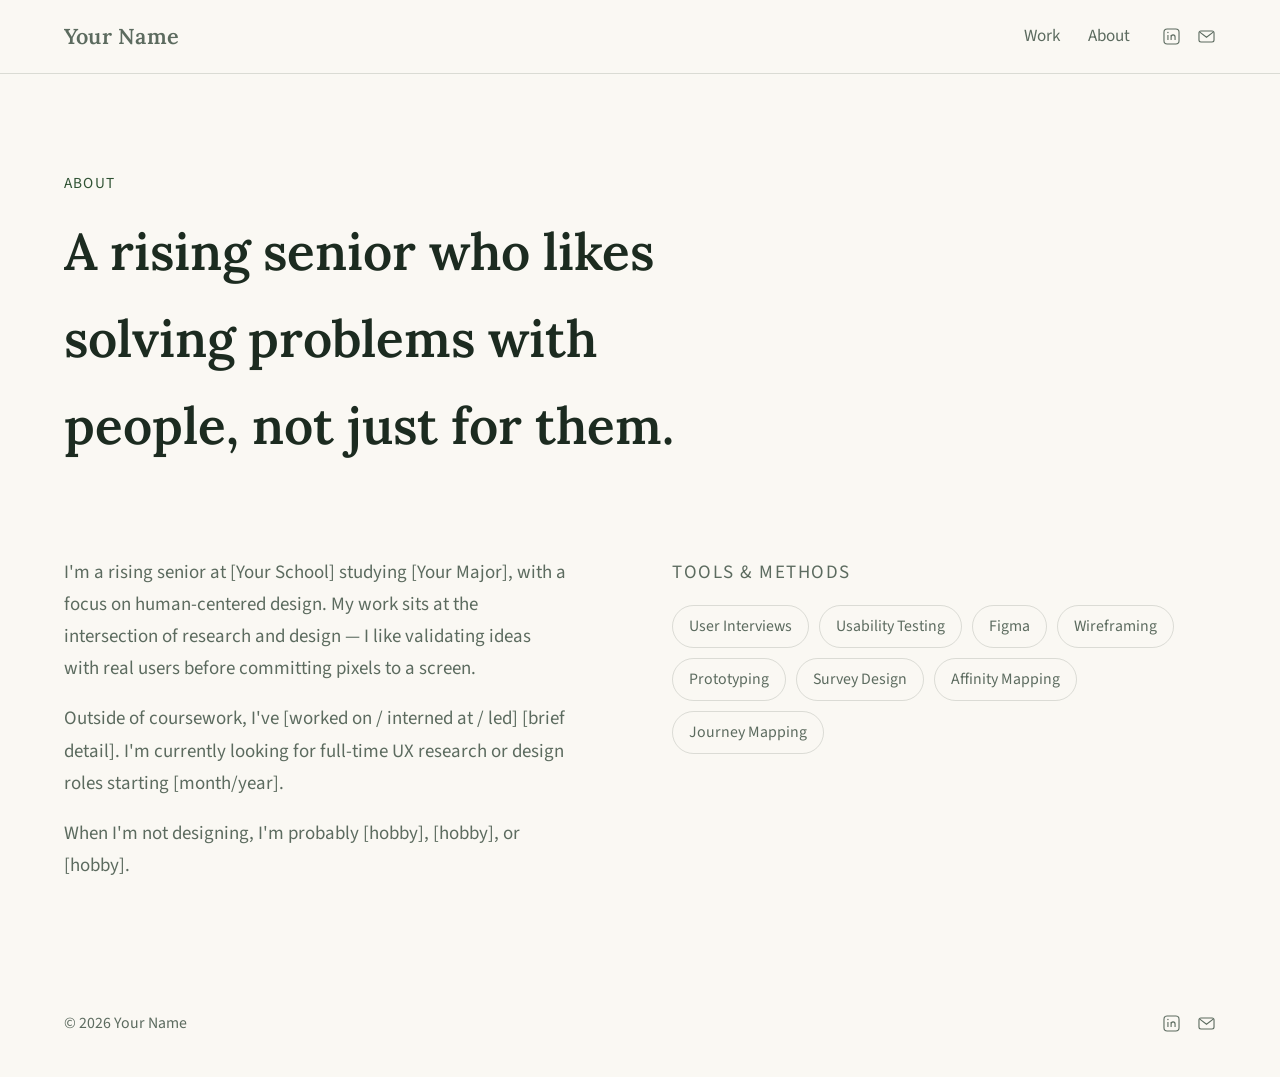
==== about.html @ b23e04fb "initial" ====
<!doctype html>
<html lang="en">
<head>
  <meta charset="UTF-8" />
  <meta name="viewport" content="width=device-width, initial-scale=1.0" />
  <title>About — Your Name</title>
  <link rel="preconnect" href="https://fonts.googleapis.com" />
  <link rel="preconnect" href="https://fonts.gstatic.com" crossorigin />
  <link href="https://fonts.googleapis.com/css2?family=Lora:wght@400;500;600;700&family=Source+Sans+3:wght@300;400&display=swap" rel="stylesheet" />
  <link rel="stylesheet" href="css/style.css" />
</head>
<body>

  <nav class="nav">
    <div class="wrap">
      <a href="index.html" class="name">Your Name</a>
      <div class="nav-right">
        <ul>
          <li><a href="index.html#work">Work</a></li>
          <li><a href="about.html">About</a></li>
        </ul>
        <div class="icon-links">
          <a href="https://linkedin.com/in/yourprofile" target="_blank" rel="noopener" aria-label="LinkedIn">
            <svg viewBox="0 0 24 24" fill="none" stroke="currentColor" stroke-width="1.4">
              <rect x="2.5" y="2.5" width="19" height="19" rx="4" />
              <line x1="7.5" y1="10" x2="7.5" y2="16.5" />
              <circle cx="7.5" cy="7" r="0.9" fill="currentColor" stroke="none" />
              <path d="M11.5 16.5V10M11.5 12.7c0-1.5 1-2.7 2.5-2.7s2.5 1.2 2.5 2.7v3.8" />
            </svg>
          </a>
          <a href="mailto:you@email.com" aria-label="Email">
            <svg viewBox="0 0 24 24" fill="none" stroke="currentColor" stroke-width="1.4">
              <rect x="2.5" y="5" width="19" height="14" rx="2.5" />
              <path d="M3.5 6.5l8.5 6.5 8.5-6.5" />
            </svg>
          </a>
        </div>
      </div>
    </div>
  </nav>

  <header class="about-header">
    <div class="wrap">
      <p class="section-label">About</p>
      <h1>A rising senior who likes solving problems with people, not just for them.</h1>
    </div>
  </header>

  <section style="padding-top:0;">
    <div class="wrap about-grid">
      <div>
        <p>I'm a rising senior at [Your School] studying [Your Major], with a focus on human-centered design. My work sits at the intersection of research and design — I like validating ideas with real users before committing pixels to a screen.</p>
        <p>Outside of coursework, I've [worked on / interned at / led] [brief detail]. I'm currently looking for full-time UX research or design roles starting [month/year].</p>
        <p>When I'm not designing, I'm probably [hobby], [hobby], or [hobby].</p>
      </div>
      <div>
        <p class="section-label" style="margin-bottom:16px;">Tools &amp; Methods</p>
        <div class="skills">
          <span>User Interviews</span>
          <span>Usability Testing</span>
          <span>Figma</span>
          <span>Wireframing</span>
          <span>Prototyping</span>
          <span>Survey Design</span>
          <span>Affinity Mapping</span>
          <span>Journey Mapping</span>
        </div>
      </div>
    </div>
  </section>

  <footer>
    <div class="wrap" style="display:flex; align-items:center; justify-content:space-between;">
      <p>© <span id="year"></span> Your Name</p>
      <div class="icon-links">
        <a href="https://linkedin.com/in/yourprofile" target="_blank" rel="noopener" aria-label="LinkedIn">
          <svg viewBox="0 0 24 24" fill="none" stroke="currentColor" stroke-width="1.4">
            <rect x="2.5" y="2.5" width="19" height="19" rx="4" />
            <line x1="7.5" y1="10" x2="7.5" y2="16.5" />
            <circle cx="7.5" cy="7" r="0.9" fill="currentColor" stroke="none" />
            <path d="M11.5 16.5V10M11.5 12.7c0-1.5 1-2.7 2.5-2.7s2.5 1.2 2.5 2.7v3.8" />
          </svg>
        </a>
        <a href="mailto:you@email.com" aria-label="Email">
          <svg viewBox="0 0 24 24" fill="none" stroke="currentColor" stroke-width="1.4">
            <rect x="2.5" y="5" width="19" height="14" rx="2.5" />
            <path d="M3.5 6.5l8.5 6.5 8.5-6.5" />
          </svg>
        </a>
      </div>
    </div>
  </footer>

  <script src="js/script.js"></script>
</body>
</html>
---- css/style.css ----
/* ---------- Reset ---------- */
* { margin: 0; padding: 0; box-sizing: border-box; }

html { scroll-behavior: smooth; font-size: 18px; }

body {
  font-family: 'Source Sans 3', -apple-system, BlinkMacSystemFont, 'Segoe UI', sans-serif;
  font-weight: 400;
  color: var(--ink);
  background: var(--bg);
  line-height: 1.7;
  -webkit-font-smoothing: antialiased;
}

img { max-width: 100%; display: block; }
a { color: inherit; text-decoration: none; }

h1, h2, h3, .display {
  font-family: 'Lora', Georgia, serif;
}

/* ---------- Tokens ---------- */
:root {
  --bg: #faf8f3;
  --bg-alt: #eef0e7;
  --ink: #1c2b20;
  --ink-soft: #5c6b5f;
  --accent: #2f5233;
  --accent-soft: #4f7355;
  --line: rgba(28, 43, 32, 0.14);
  --pad: clamp(20px, 5vw, 72px);
}

/* ---------- Layout ---------- */
.wrap {
  width: 100%;
  max-width: 1440px;
  margin: 0 auto;
  padding: 0 var(--pad);
}

section { padding: 88px 0; }
section + section { border-top: 1px solid var(--line); }

/* ---------- Nav ---------- */
.nav {
  position: sticky;
  top: 0;
  background: rgba(250, 248, 243, 0.9);
  backdrop-filter: blur(8px);
  z-index: 10;
  border-bottom: 1px solid var(--line);
}

.nav .wrap {
  display: flex;
  align-items: center;
  justify-content: space-between;
  padding-top: 18px;
  padding-bottom: 18px;
}

.nav .name {
  font-family: 'Lora', Georgia, serif;
  font-weight: 600;
  font-size: 1.2rem;
  letter-spacing: 0.01em;
}

.nav .nav-right {
  display: flex;
  align-items: center;
  gap: 32px;
}

.nav ul {
  list-style: none;
  display: flex;
  gap: 28px;
}

.nav a {
  font-size: 0.95rem;
  color: var(--ink-soft);
  transition: color 0.15s ease;
}

.nav a:hover { color: var(--accent); }

.icon-links {
  display: flex;
  gap: 16px;
  align-items: center;
}

.icon-links a {
  display: flex;
  color: var(--ink-soft);
  transition: color 0.15s ease;
}

.icon-links a:hover { color: var(--accent); }

.icon-links svg { width: 19px; height: 19px; }

/* ---------- Hero ---------- */
.hero {
  padding-top: 96px;
  padding-bottom: 104px;
}

.hero .grid {
  display: grid;
  grid-template-columns: 1.1fr 0.9fr;
  gap: 64px;
  align-items: center;
}

.hero .eyebrow {
  font-size: 0.9rem;
  color: var(--accent);
  margin-bottom: 20px;
  letter-spacing: 0.04em;
  text-transform: uppercase;
}

.hero h1 {
  font-size: clamp(2.6rem, 5.5vw, 4rem);
  font-weight: 600;
  line-height: 1.1;
  margin-bottom: 28px;
  letter-spacing: -0.01em;
  min-height: 1.1em;
}

.hero .lead {
  font-size: clamp(1.3rem, 2.4vw, 1.65rem);
  font-weight: 400;
  color: var(--ink-soft);
  max-width: 46ch;
  line-height: 1.55;
  min-height: 3.1em;
}

.typing-cursor::after {
  content: "";
  display: inline-block;
  width: 2px;
  height: 0.9em;
  margin-left: 4px;
  background: var(--accent);
  vertical-align: -0.1em;
  animation: blink 0.9s steps(1) infinite;
}

@keyframes blink { 50% { opacity: 0; } }

.hero .links { margin-top: 40px; }

.btn-block {
  display: inline-block;
  font-size: 0.95rem;
  font-weight: 500;
  color: var(--bg);
  background: var(--accent);
  padding: 16px 32px;
  border-radius: 3px;
  transition: background 0.15s ease;
}

.btn-block:hover { background: var(--ink); }

.hero .image-frame {
  position: relative;
}

.hero .image-frame::before {
  content: "";
  position: absolute;
  top: 16px;
  left: 16px;
  right: -16px;
  bottom: -16px;
  border: 1px solid var(--accent-soft);
  border-radius: 4px;
  z-index: 0;
}

.hero .image-frame .thumb {
  position: relative;
  z-index: 1;
  aspect-ratio: 4 / 5;
  border-radius: 4px;
  overflow: hidden;
  background: var(--bg-alt);
}

.hero .image-frame .thumb img {
  width: 100%;
  height: 100%;
  object-fit: cover;
}

/* ---------- Section headings ---------- */
.section-label {
  font-size: 0.85rem;
  text-transform: uppercase;
  letter-spacing: 0.08em;
  color: var(--accent);
  margin-bottom: 12px;
}

.section-heading {
  display: flex;
  align-items: flex-end;
  justify-content: space-between;
  margin-bottom: 48px;
  gap: 24px;
}

.section-heading h2 {
  font-size: clamp(1.7rem, 3vw, 2.2rem);
  font-weight: 500;
}

.section-heading p {
  color: var(--ink-soft);
  font-size: 1rem;
  max-width: 36ch;
  text-align: right;
}

/* ---------- Work / project grid ---------- */
.projects-grid {
  display: grid;
  grid-template-columns: repeat(2, 1fr);
  gap: 4px;
}

.project-card {
  padding: 40px;
  border: 1px solid var(--line);
  margin: -1px 0 0 -1px;
  transition: background 0.2s ease;
}

.project-card:hover { background: var(--bg-alt); }

.project-card .thumb {
  aspect-ratio: 4 / 3;
  background: var(--bg-alt);
  border-radius: 3px;
  overflow: hidden;
  margin-bottom: 24px;
}

.project-card .thumb img {
  width: 100%;
  height: 100%;
  object-fit: cover;
  transition: transform 0.4s ease;
}

.project-card:hover .thumb img { transform: scale(1.035); }

.project-card .index {
  font-family: 'Lora', Georgia, serif;
  font-size: 0.9rem;
  color: var(--accent-soft);
  margin-bottom: 10px;
}

.project-card .title-row {
  display: flex;
  align-items: baseline;
  justify-content: space-between;
  gap: 12px;
  margin-bottom: 8px;
}

.project-card h3 {
  font-size: 1.4rem;
  font-weight: 500;
}

.project-card .tags {
  font-size: 0.85rem;
  color: var(--accent);
  white-space: nowrap;
}

.project-card p {
  color: var(--ink-soft);
  font-size: 1rem;
  max-width: 46ch;
}

/* ---------- About page ---------- */
.about-header { padding-top: 96px; padding-bottom: 64px; }

.about-header h1 {
  font-size: clamp(2.1rem, 4vw, 2.9rem);
  font-weight: 600;
  max-width: 20ch;
  margin-bottom: 24px;
}

.about-grid {
  display: grid;
  grid-template-columns: 1fr 1fr;
  gap: 64px;
}

.about-grid p { color: var(--ink-soft); font-size: 1.05rem; margin-bottom: 18px; max-width: 56ch; }
.about-grid p:last-child { margin-bottom: 0; }

.skills {
  margin-top: 8px;
  display: flex;
  flex-wrap: wrap;
  gap: 10px;
  align-content: flex-start;
}

.skills span {
  font-size: 0.88rem;
  color: var(--ink-soft);
  border: 1px solid var(--line);
  border-radius: 100px;
  padding: 7px 16px;
}

.skills span:hover { border-color: var(--accent-soft); color: var(--accent); }

/* ---------- Footer ---------- */
footer {
  padding: 40px 0;
  display: flex;
  align-items: center;
  justify-content: space-between;
  gap: 16px;
}

footer p {
  font-size: 0.88rem;
  color: var(--ink-soft);
}

/* ---------- Case study page ---------- */
.case-header { padding-top: 96px; padding-bottom: 56px; }

.case-header .back {
  font-size: 0.9rem;
  color: var(--accent);
  margin-bottom: 32px;
  display: inline-block;
}

.case-header h1 {
  font-size: clamp(1.9rem, 4vw, 2.7rem);
  font-weight: 600;
  margin-bottom: 16px;
  letter-spacing: -0.01em;
}

.case-header .summary {
  color: var(--ink-soft);
  font-size: 1.1rem;
  max-width: 60ch;
  margin-bottom: 32px;
}

.case-meta {
  display: grid;
  grid-template-columns: repeat(auto-fit, minmax(140px, 1fr));
  gap: 24px;
  border-top: 1px solid var(--line);
  padding-top: 28px;
}

.case-meta dt {
  font-size: 0.8rem;
  text-transform: uppercase;
  letter-spacing: 0.06em;
  color: var(--accent);
  margin-bottom: 6px;
}

.case-meta dd { font-size: 0.98rem; }

.case-body section { padding: 52px 0; }

.case-body h2 {
  font-size: 1.45rem;
  font-weight: 500;
  margin-bottom: 16px;
}

.case-body p, .case-body li {
  color: var(--ink-soft);
  font-size: 1.02rem;
  max-width: 68ch;
  margin-bottom: 14px;
}

.case-body ul { padding-left: 20px; }

.case-body figure { margin: 32px 0; }

.case-body figure img {
  border-radius: 4px;
  background: var(--bg-alt);
  aspect-ratio: 16/9;
  object-fit: cover;
}

.case-body figcaption {
  font-size: 0.88rem;
  color: var(--ink-soft);
  margin-top: 10px;
}

/* ---------- Responsive ---------- */
@media (max-width: 860px) {
  .hero .grid { grid-template-columns: 1fr; }
  .hero .image-frame { order: -1; max-width: 420px; }
  .about-grid { grid-template-columns: 1fr; gap: 32px; }
  .projects-grid { grid-template-columns: 1fr; }
  .section-heading { flex-direction: column; align-items: flex-start; }
  .section-heading p { text-align: left; }
}

@media (max-width: 600px) {
  html { font-size: 16px; }
  section { padding: 56px 0; }
  .hero { padding-top: 72px; }
  .nav .nav-right { gap: 18px; }
  .nav ul { gap: 14px; }
  .project-card { padding: 24px; }
}
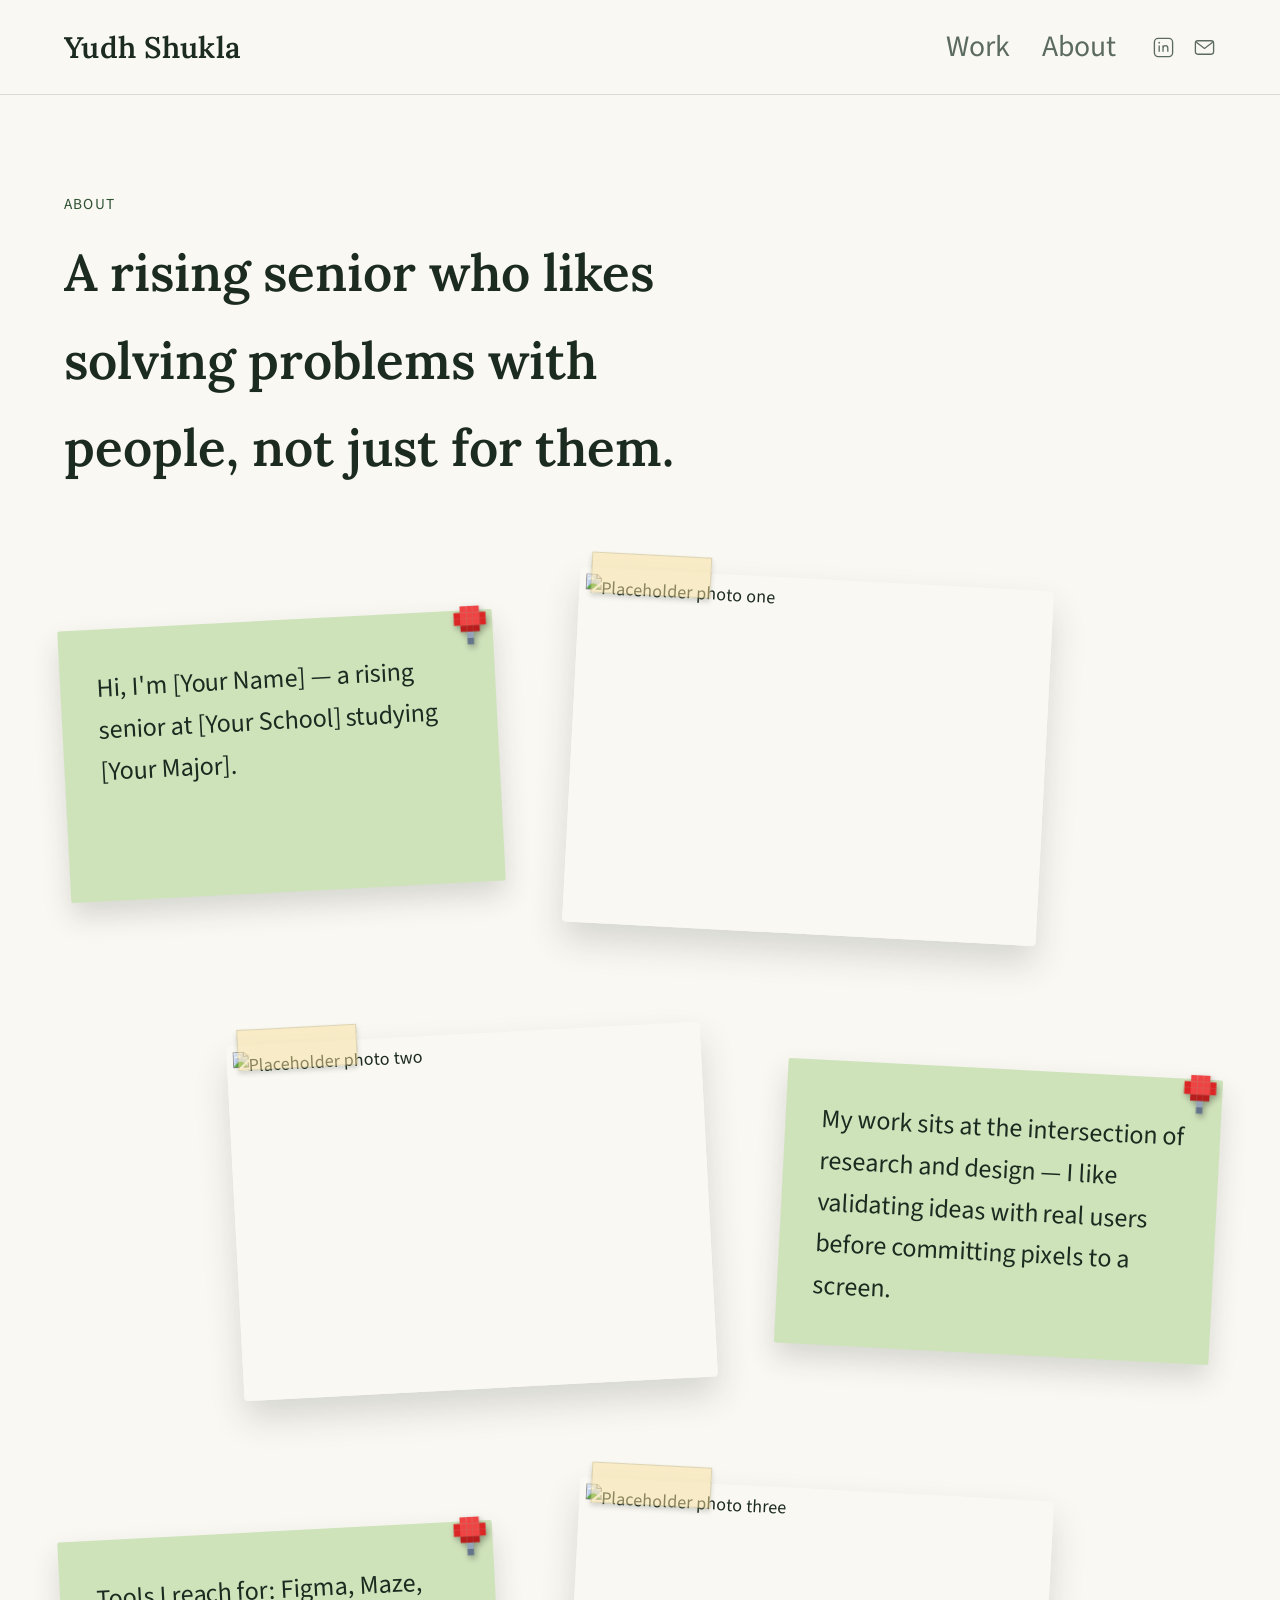
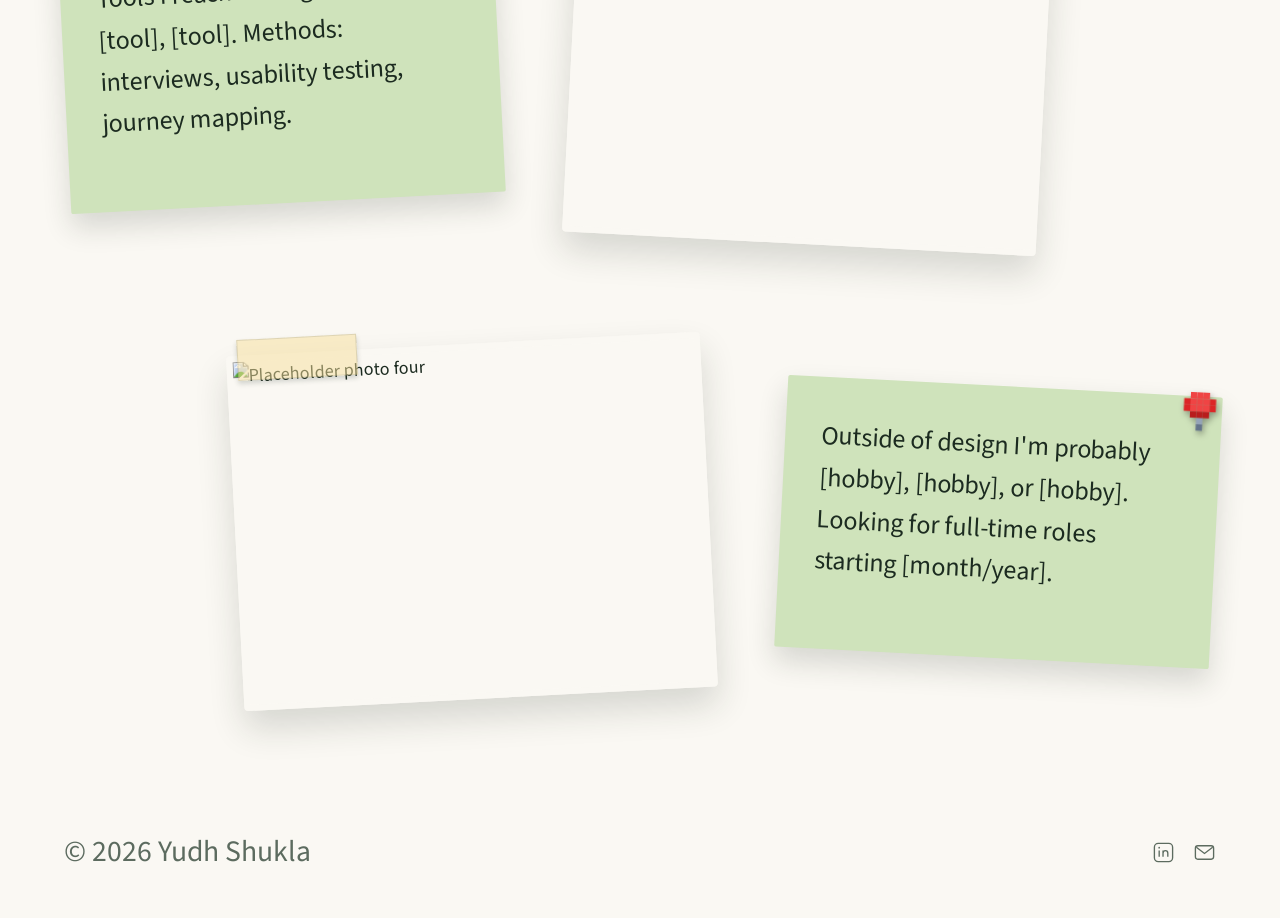
==== commit 3ec694fc: "adding in creative decisions" ====
--- a/about.html
+++ b/about.html
@@ -3,7 +3,7 @@
 <head>
   <meta charset="UTF-8" />
   <meta name="viewport" content="width=device-width, initial-scale=1.0" />
-  <title>About — Your Name</title>
+  <title>About Yudh</title>
   <link rel="preconnect" href="https://fonts.googleapis.com" />
   <link rel="preconnect" href="https://fonts.gstatic.com" crossorigin />
   <link href="https://fonts.googleapis.com/css2?family=Lora:wght@400;500;600;700&family=Source+Sans+3:wght@300;400&display=swap" rel="stylesheet" />
@@ -13,14 +13,14 @@
 
   <nav class="nav">
     <div class="wrap">
-      <a href="index.html" class="name">Your Name</a>
+      <a href="index.html" class="name">Yudh Shukla</a>
       <div class="nav-right">
         <ul>
-          <li><a href="index.html#work">Work</a></li>
-          <li><a href="about.html">About</a></li>
+          <li><a href="index.html#work" class="underline-draw">Work</a></li>
+          <li><a href="about.html" class="underline-draw">About</a></li>
         </ul>
         <div class="icon-links">
-          <a href="https://linkedin.com/in/yourprofile" target="_blank" rel="noopener" aria-label="LinkedIn">
+          <a href="https://www.linkedin.com/in/yudh-s-640b71319/" target="_blank" rel="noopener" aria-label="LinkedIn" class="underline-draw">
             <svg viewBox="0 0 24 24" fill="none" stroke="currentColor" stroke-width="1.4">
               <rect x="2.5" y="2.5" width="19" height="19" rx="4" />
               <line x1="7.5" y1="10" x2="7.5" y2="16.5" />
@@ -28,7 +28,7 @@
               <path d="M11.5 16.5V10M11.5 12.7c0-1.5 1-2.7 2.5-2.7s2.5 1.2 2.5 2.7v3.8" />
             </svg>
           </a>
-          <a href="mailto:you@email.com" aria-label="Email">
+          <a href="mailto:hshukla@andrew.cmu.edu" aria-label="Email" class="underline-draw">
             <svg viewBox="0 0 24 24" fill="none" stroke="currentColor" stroke-width="1.4">
               <rect x="2.5" y="5" width="19" height="14" rx="2.5" />
               <path d="M3.5 6.5l8.5 6.5 8.5-6.5" />
@@ -47,33 +47,70 @@
   </header>
 
   <section style="padding-top:0;">
-    <div class="wrap about-grid">
-      <div>
-        <p>I'm a rising senior at [Your School] studying [Your Major], with a focus on human-centered design. My work sits at the intersection of research and design — I like validating ideas with real users before committing pixels to a screen.</p>
-        <p>Outside of coursework, I've [worked on / interned at / led] [brief detail]. I'm currently looking for full-time UX research or design roles starting [month/year].</p>
-        <p>When I'm not designing, I'm probably [hobby], [hobby], or [hobby].</p>
-      </div>
-      <div>
-        <p class="section-label" style="margin-bottom:16px;">Tools &amp; Methods</p>
-        <div class="skills">
-          <span>User Interviews</span>
-          <span>Usability Testing</span>
-          <span>Figma</span>
-          <span>Wireframing</span>
-          <span>Prototyping</span>
-          <span>Survey Design</span>
-          <span>Affinity Mapping</span>
-          <span>Journey Mapping</span>
+    <div class="wrap">
+      <div class="postit-rows">
+
+        <div class="postit-row">
+          <div class="postit">
+            <div class="pixel-pushpin"></div>
+            <p>Hi, I'm [Your Name] — a rising senior at [Your School] studying [Your Major].</p>
+          </div>
+          <div class="slant-img-wrap">
+            <span class="tape"></span>
+            <div class="slant-img">
+              <img src="https://placehold.co/700x525/eef0e7/2f5233?text=Photo+01" alt="Placeholder photo one" />
+            </div>
+          </div>
         </div>
+
+        <div class="postit-row">
+          <div class="postit">
+            <div class="pixel-pushpin"></div>
+            <p>My work sits at the intersection of research and design — I like validating ideas with real users before committing pixels to a screen.</p>
+          </div>
+          <div class="slant-img-wrap">
+            <span class="tape"></span>
+            <div class="slant-img">
+              <img src="https://placehold.co/700x525/eef0e7/2f5233?text=Photo+02" alt="Placeholder photo two" />
+            </div>
+          </div>
+        </div>
+
+        <div class="postit-row">
+          <div class="postit">
+            <div class="pixel-pushpin"></div>
+            <p>Tools I reach for: Figma, Maze, [tool], [tool]. Methods: interviews, usability testing, journey mapping.</p>
+          </div>
+          <div class="slant-img-wrap">
+            <span class="tape"></span>
+            <div class="slant-img">
+              <img src="https://placehold.co/700x525/eef0e7/2f5233?text=Photo+03" alt="Placeholder photo three" />
+            </div>
+          </div>
+        </div>
+
+        <div class="postit-row">
+          <div class="postit">
+            <div class="pixel-pushpin"></div>
+            <p>Outside of design I'm probably [hobby], [hobby], or [hobby]. Looking for full-time roles starting [month/year].</p>
+          </div>
+          <div class="slant-img-wrap">
+            <span class="tape"></span>
+            <div class="slant-img">
+              <img src="https://placehold.co/700x525/eef0e7/2f5233?text=Photo+04" alt="Placeholder photo four" />
+            </div>
+          </div>
+        </div>
+
       </div>
     </div>
   </section>
 
   <footer>
     <div class="wrap" style="display:flex; align-items:center; justify-content:space-between;">
-      <p>© <span id="year"></span> Your Name</p>
+      <p>© <span id="year"></span> Yudh Shukla</p>
       <div class="icon-links">
-        <a href="https://linkedin.com/in/yourprofile" target="_blank" rel="noopener" aria-label="LinkedIn">
+        <a href="https://www.linkedin.com/in/yudh-s-640b71319/" target="_blank" rel="noopener" aria-label="LinkedIn" class="underline-draw">
           <svg viewBox="0 0 24 24" fill="none" stroke="currentColor" stroke-width="1.4">
             <rect x="2.5" y="2.5" width="19" height="19" rx="4" />
             <line x1="7.5" y1="10" x2="7.5" y2="16.5" />
@@ -81,7 +118,7 @@
             <path d="M11.5 16.5V10M11.5 12.7c0-1.5 1-2.7 2.5-2.7s2.5 1.2 2.5 2.7v3.8" />
           </svg>
         </a>
-        <a href="mailto:you@email.com" aria-label="Email">
+        <a href="mailto:hshukla@andrew.cmu.edu" aria-label="Email" class="underline-draw">
           <svg viewBox="0 0 24 24" fill="none" stroke="currentColor" stroke-width="1.4">
             <rect x="2.5" y="5" width="19" height="14" rx="2.5" />
             <path d="M3.5 6.5l8.5 6.5 8.5-6.5" />
--- a/css/style.css
+++ b/css/style.css
@@ -10,10 +10,19 @@
   background: var(--bg);
   line-height: 1.7;
   -webkit-font-smoothing: antialiased;
+  cursor: url("../assets/PF3C_zlk_Arrow.cur"), auto;
 }
 
 img { max-width: 100%; display: block; }
 a { color: inherit; text-decoration: none; }
+
+a, button, .btn-block, .project-card {
+  cursor: url("../assets/PF3C_zlk_Click2.cur"), pointer;
+}
+
+p, li, .postit p {
+  cursor: url("../assets/PF3C_zlk_IBream.cur"), text;
+}
 
 h1, h2, h3, .display {
   font-family: 'Lora', Georgia, serif;
@@ -29,7 +38,11 @@
   --accent-soft: #4f7355;
   --line: rgba(28, 43, 32, 0.14);
   --pad: clamp(20px, 5vw, 72px);
-}
+  --text-lead: clamp(1.3rem, 2.4vw, 1.65rem);
+}
+
+/* ---------- Hero typing animation ---------- */
+html.js .pre-type { visibility: hidden; }
 
 /* ---------- Layout ---------- */
 .wrap {
@@ -56,52 +69,47 @@
   display: flex;
   align-items: center;
   justify-content: space-between;
-  padding-top: 18px;
-  padding-bottom: 18px;
+  padding-top: 22px;
+  padding-bottom: 22px;
 }
 
 .nav .name {
   font-family: 'Lora', Georgia, serif;
   font-weight: 600;
-  font-size: 1.2rem;
+  font-size: var(--text-lead);
   letter-spacing: 0.01em;
+  color: var(--ink);
 }
 
 .nav .nav-right {
   display: flex;
   align-items: center;
-  gap: 32px;
+  gap: 36px;
 }
 
 .nav ul {
   list-style: none;
   display: flex;
-  gap: 28px;
+  gap: 32px;
 }
 
 .nav a {
-  font-size: 0.95rem;
-  color: var(--ink-soft);
-  transition: color 0.15s ease;
-}
-
-.nav a:hover { color: var(--accent); }
+  font-size: var(--text-lead);
+  color: var(--ink-soft);
+}
 
 .icon-links {
   display: flex;
-  gap: 16px;
+  gap: 18px;
   align-items: center;
 }
 
 .icon-links a {
   display: flex;
   color: var(--ink-soft);
-  transition: color 0.15s ease;
-}
-
-.icon-links a:hover { color: var(--accent); }
-
-.icon-links svg { width: 19px; height: 19px; }
+}
+
+.icon-links svg { width: 23px; height: 23px; }
 
 /* ---------- Hero ---------- */
 .hero {
@@ -161,14 +169,41 @@
   display: inline-block;
   font-size: 0.95rem;
   font-weight: 500;
-  color: var(--bg);
-  background: var(--accent);
-  padding: 16px 32px;
+  color: var(--accent);
+  background: transparent;
+  border: 2px solid var(--accent);
+  padding: 14px 30px;
   border-radius: 3px;
-  transition: background 0.15s ease;
-}
-
-.btn-block:hover { background: var(--ink); }
+}
+
+/* ---------- Slanted highlight hover ---------- */
+.underline-draw {
+  position: relative;
+  z-index: 0;
+}
+
+.underline-draw::before {
+  content: "";
+  position: absolute;
+  left: -6px;
+  right: -6px;
+  bottom: -2px;
+  height: 55%;
+  background: rgba(47, 82, 51, 0.16);
+  border-radius: 2px;
+  transform: scaleX(0);
+  transform-origin: left center;
+  transition: transform 0.35s cubic-bezier(.65,.05,.36,1);
+  z-index: -1;
+  pointer-events: none;
+}
+
+.underline-draw:hover::before,
+.underline-draw:focus-visible::before { transform: scaleX(1); }
+
+.btn-block:hover .underline-draw::before { transform: scaleX(1); }
+
+.icon-links a.underline-draw::before { top: -6px; left: -6px; right: -6px; bottom: -6px; height: auto; border-radius: 4px; }
 
 .hero .image-frame {
   position: relative;
@@ -189,7 +224,7 @@
 .hero .image-frame .thumb {
   position: relative;
   z-index: 1;
-  aspect-ratio: 4 / 5;
+  aspect-ratio: 4 / 3;
   border-radius: 4px;
   overflow: hidden;
   background: var(--bg-alt);
@@ -241,12 +276,10 @@
   padding: 40px;
   border: 1px solid var(--line);
   margin: -1px 0 0 -1px;
-  transition: background 0.2s ease;
-}
-
-.project-card:hover { background: var(--bg-alt); }
+}
 
 .project-card .thumb {
+  position: relative;
   aspect-ratio: 4 / 3;
   background: var(--bg-alt);
   border-radius: 3px;
@@ -258,10 +291,27 @@
   width: 100%;
   height: 100%;
   object-fit: cover;
-  transition: transform 0.4s ease;
-}
-
-.project-card:hover .thumb img { transform: scale(1.035); }
+}
+
+.project-card .summary-sweep {
+  position: absolute;
+  inset: 0;
+  display: flex;
+  align-items: flex-end;
+  background: var(--accent);
+  padding: 24px;
+  transform: translateX(-100%);
+  transition: transform 0.45s cubic-bezier(.65,.05,.36,1);
+}
+
+.project-card:hover .summary-sweep { transform: translateX(0); }
+
+.project-card .summary-sweep p {
+  color: var(--bg);
+  font-size: 1rem;
+  line-height: 1.5;
+  max-width: 46ch;
+}
 
 .project-card .index {
   font-family: 'Lora', Georgia, serif;
@@ -270,29 +320,16 @@
   margin-bottom: 10px;
 }
 
-.project-card .title-row {
-  display: flex;
-  align-items: baseline;
-  justify-content: space-between;
-  gap: 12px;
-  margin-bottom: 8px;
-}
-
 .project-card h3 {
   font-size: 1.4rem;
   font-weight: 500;
+  margin-bottom: 6px;
 }
 
 .project-card .tags {
+  display: block;
   font-size: 0.85rem;
   color: var(--accent);
-  white-space: nowrap;
-}
-
-.project-card p {
-  color: var(--ink-soft);
-  font-size: 1rem;
-  max-width: 46ch;
 }
 
 /* ---------- About page ---------- */
@@ -305,32 +342,121 @@
   margin-bottom: 24px;
 }
 
-.about-grid {
-  display: grid;
-  grid-template-columns: 1fr 1fr;
-  gap: 64px;
-}
-
-.about-grid p { color: var(--ink-soft); font-size: 1.05rem; margin-bottom: 18px; max-width: 56ch; }
-.about-grid p:last-child { margin-bottom: 0; }
-
-.skills {
-  margin-top: 8px;
-  display: flex;
-  flex-wrap: wrap;
-  gap: 10px;
-  align-content: flex-start;
-}
-
-.skills span {
-  font-size: 0.88rem;
-  color: var(--ink-soft);
-  border: 1px solid var(--line);
-  border-radius: 100px;
-  padding: 7px 16px;
-}
-
-.skills span:hover { border-color: var(--accent-soft); color: var(--accent); }
+.postit-rows {
+  display: flex;
+  flex-direction: column;
+  gap: 100px;
+}
+
+.postit-row {
+  display: flex;
+  align-items: center;
+  gap: 72px;
+}
+
+.postit-row:nth-child(even) { flex-direction: row-reverse; }
+
+.postit-row .postit {
+  position: relative;
+  flex-shrink: 0;
+  width: clamp(298px, 36vw, 435px);
+  min-height: 272px;
+  padding: 38px 36px;
+  background: #cfe3bb;
+  color: var(--ink);
+  box-shadow: 0 14px 28px rgba(28, 43, 32, 0.16);
+  border-radius: 2px;
+  --tilt: -3deg;
+  transform: rotate(var(--tilt));
+}
+
+.postit-row:nth-child(even) .postit { --tilt: 3deg; }
+
+.postit-row .postit p {
+  font-size: 1.45rem;
+  line-height: 1.6;
+}
+
+/* Pixel-art pushpin: wrapper's box exactly matches the shape's visible
+   bounding box, so top/right below are the real gap to the note's corner. */
+.pixel-pushpin {
+  position: absolute;
+  top: 12px;
+  right: 12px;
+  width: 20px;
+  height: 24px;
+  opacity: 0;
+  transform-origin: 0% 0%;
+  transform: translate(26px, -26px) scale(1.84);
+  filter: drop-shadow(0 6px 5px rgba(0, 0, 0, 0.2));
+  transition: transform 0.5s cubic-bezier(0.34, 1.56, 0.64, 1),
+              filter 0.4s ease,
+              opacity 0.5s ease;
+}
+
+.pixel-pushpin::before {
+  content: "";
+  position: absolute;
+  top: -10px;
+  left: -8px;
+  width: 4px;
+  height: 4px;
+  background-color: transparent;
+  box-shadow:
+    8px 0px 0 #ef4444, 12px 0px 0 #ef4444, 16px 0px 0 #ef4444,
+    4px 4px 0 #dc2626, 8px 4px 0 #ef4444, 12px 4px 0 #ef4444, 16px 4px 0 #ef4444, 20px 4px 0 #dc2626,
+    4px 8px 0 #dc2626, 8px 8px 0 #ef4444, 12px 8px 0 #ef4444, 16px 8px 0 #ef4444, 20px 8px 0 #dc2626,
+    8px 12px 0 #b91c1c, 12px 12px 0 #b91c1c, 16px 12px 0 #b91c1c,
+    12px 16px 0 #94a3b8,
+    12px 20px 0 #64748b;
+}
+
+.postit-row.in-view .pixel-pushpin {
+  opacity: 1;
+  transform: translate(0, 0) scale(1.6);
+  filter: drop-shadow(1px 2px 2px rgba(0, 0, 0, 0.35));
+}
+
+.postit-row .slant-img-wrap {
+  position: relative;
+  flex: 0 0 auto;
+  width: clamp(288px, 37vw, 535px);
+  transform: rotate(3deg);
+}
+
+.postit-row:nth-child(even) .slant-img-wrap { transform: rotate(-3deg); }
+
+.postit-row .slant-img {
+  aspect-ratio: 4 / 3;
+  overflow: hidden;
+  border-radius: 4px;
+  border: 6px solid var(--bg);
+  box-shadow: 0 18px 34px rgba(28, 43, 32, 0.16);
+}
+
+.postit-row .slant-img img {
+  width: 100%;
+  height: 100%;
+  object-fit: cover;
+}
+
+/* Tape on the image corner, sweeps in left-to-right on scroll */
+.slant-img-wrap .tape {
+  position: absolute;
+  top: -16px;
+  left: 11px;
+  width: 120px;
+  height: 41px;
+  background: rgba(247, 224, 156, 0.5);
+  border: 1px solid rgba(28, 43, 32, 0.12);
+  box-shadow: 0 3px 5px rgba(28, 43, 32, 0.18);
+  transform-origin: left center;
+  transform: scaleX(0);
+  z-index: 2;
+  transition: transform 0.6s cubic-bezier(0.65, 0.05, 0.36, 1);
+}
+
+.postit-row.in-view .slant-img-wrap .tape { transform: scaleX(1); }
 
 /* ---------- Footer ---------- */
 footer {
@@ -342,7 +468,7 @@
 }
 
 footer p {
-  font-size: 0.88rem;
+  font-size: var(--text-lead);
   color: var(--ink-soft);
 }
 
@@ -424,10 +550,21 @@
 @media (max-width: 860px) {
   .hero .grid { grid-template-columns: 1fr; }
   .hero .image-frame { order: -1; max-width: 420px; }
-  .about-grid { grid-template-columns: 1fr; gap: 32px; }
   .projects-grid { grid-template-columns: 1fr; }
   .section-heading { flex-direction: column; align-items: flex-start; }
   .section-heading p { text-align: left; }
+  .postit-row, .postit-row:nth-child(even) {
+    flex-direction: column;
+    align-items: flex-start;
+    gap: 32px;
+  }
+  .postit-row .postit,
+  .postit-row .slant-img-wrap,
+  .postit-row:nth-child(even) .postit,
+  .postit-row:nth-child(even) .slant-img-wrap {
+    transform: none;
+    width: 100%;
+  }
 }
 
 @media (max-width: 600px) {
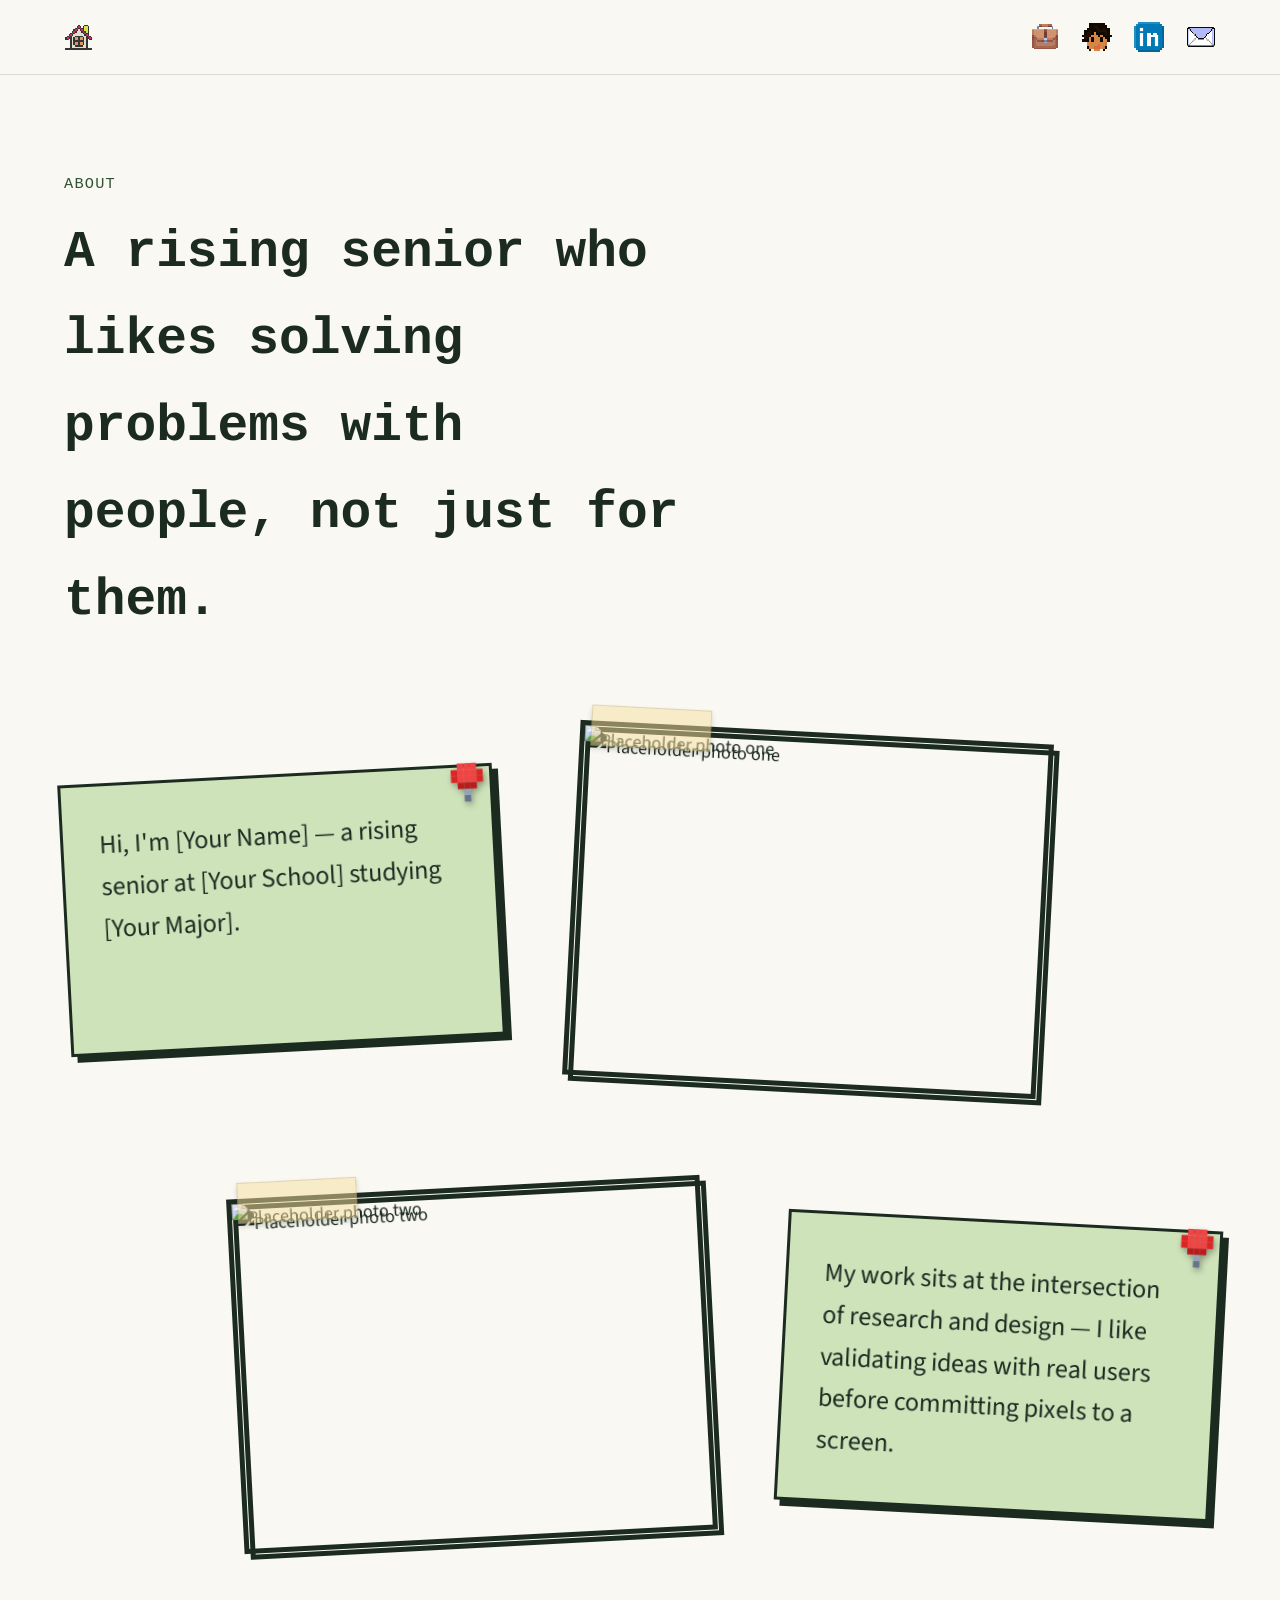
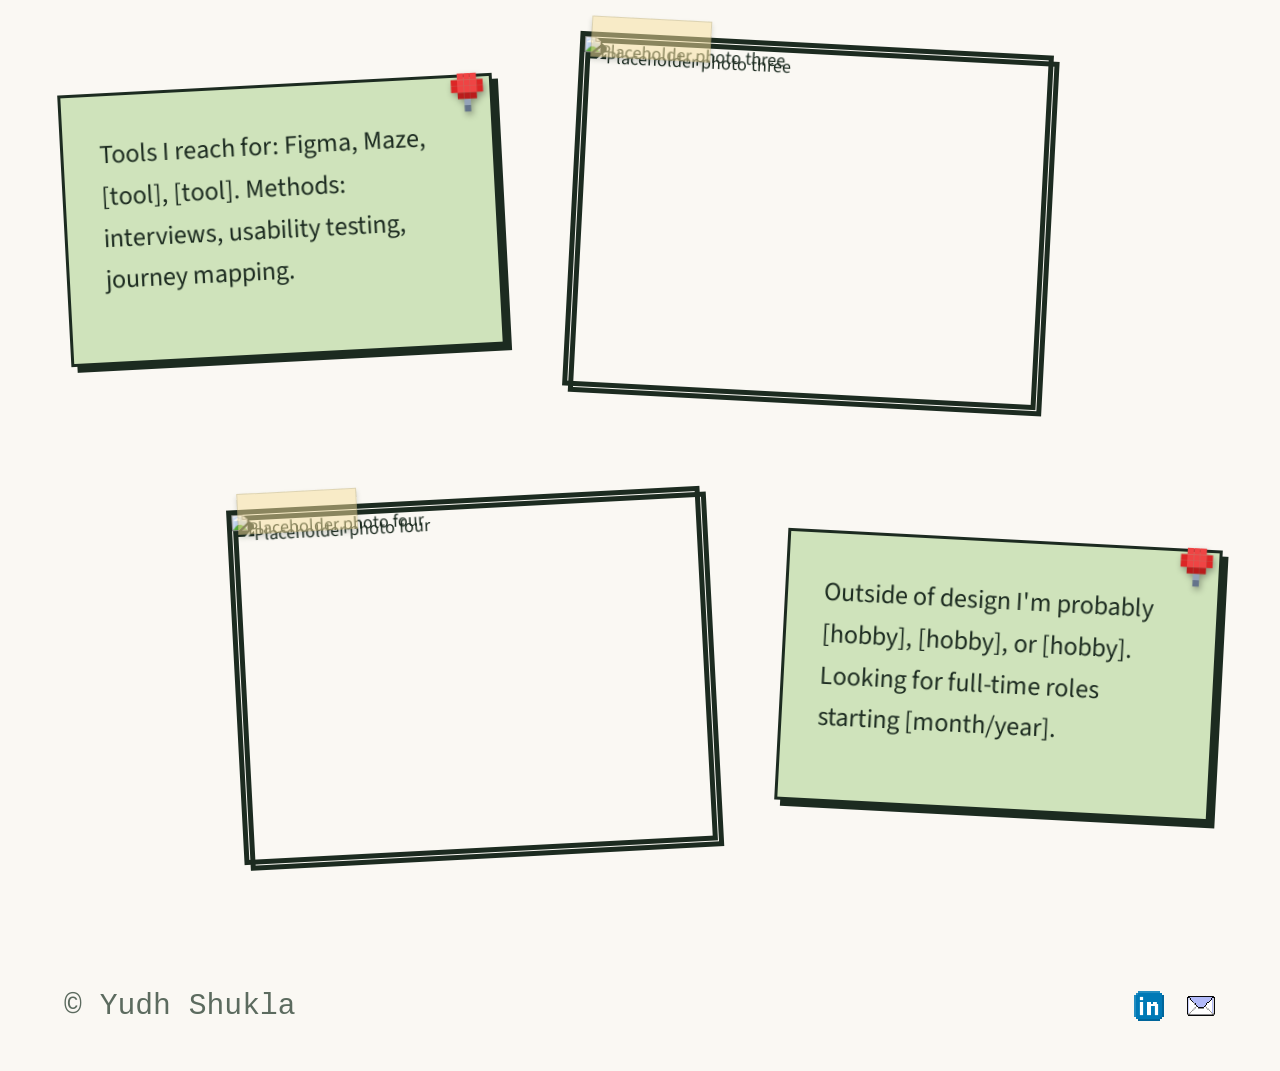
==== commit a975cdb8: "changing theme" ====
--- a/about.html
+++ b/about.html
@@ -3,38 +3,38 @@
 <head>
   <meta charset="UTF-8" />
   <meta name="viewport" content="width=device-width, initial-scale=1.0" />
-  <title>About Yudh</title>
+  <title>About Me!</title>
   <link rel="preconnect" href="https://fonts.googleapis.com" />
   <link rel="preconnect" href="https://fonts.gstatic.com" crossorigin />
-  <link href="https://fonts.googleapis.com/css2?family=Lora:wght@400;500;600;700&family=Source+Sans+3:wght@300;400&display=swap" rel="stylesheet" />
+  <link href="https://fonts.googleapis.com/css2?family=Cousine:wght@400;700&family=Source+Sans+3:wght@300;400&display=swap" rel="stylesheet" />
   <link rel="stylesheet" href="css/style.css" />
+  <link rel="icon" type="image/png" href="assets/tree.png" />
 </head>
 <body>
 
   <nav class="nav">
     <div class="wrap">
-      <a href="index.html" class="name">Yudh Shukla</a>
-      <div class="nav-right">
-        <ul>
-          <li><a href="index.html#work" class="underline-draw">Work</a></li>
-          <li><a href="about.html" class="underline-draw">About</a></li>
-        </ul>
-        <div class="icon-links">
-          <a href="https://www.linkedin.com/in/yudh-s-640b71319/" target="_blank" rel="noopener" aria-label="LinkedIn" class="underline-draw">
-            <svg viewBox="0 0 24 24" fill="none" stroke="currentColor" stroke-width="1.4">
-              <rect x="2.5" y="2.5" width="19" height="19" rx="4" />
-              <line x1="7.5" y1="10" x2="7.5" y2="16.5" />
-              <circle cx="7.5" cy="7" r="0.9" fill="currentColor" stroke="none" />
-              <path d="M11.5 16.5V10M11.5 12.7c0-1.5 1-2.7 2.5-2.7s2.5 1.2 2.5 2.7v3.8" />
-            </svg>
-          </a>
-          <a href="mailto:hshukla@andrew.cmu.edu" aria-label="Email" class="underline-draw">
-            <svg viewBox="0 0 24 24" fill="none" stroke="currentColor" stroke-width="1.4">
-              <rect x="2.5" y="5" width="19" height="14" rx="2.5" />
-              <path d="M3.5 6.5l8.5 6.5 8.5-6.5" />
-            </svg>
-          </a>
-        </div>
+      <a href="index.html" class="icon-scale" aria-label="Home">
+        <img src="assets/home.png" alt="" class="scale-icon" />
+        <span class="icon-tip">Yudh Shukla</span>
+      </a>
+      <div class="nav-icons">
+        <a href="index.html#work" class="icon-scale" aria-label="Work">
+          <img src="assets/work.png" alt="" class="scale-icon" />
+          <span class="icon-tip">Work</span>
+        </a>
+        <a href="about.html" class="icon-scale" aria-label="About">
+          <img src="assets/about.png" alt="" class="scale-icon" />
+          <span class="icon-tip">About</span>
+        </a>
+        <a href="https://www.linkedin.com/in/yudh-s-640b71319/" target="_blank" rel="noopener" aria-label="LinkedIn" class="icon-scale">
+          <img src="assets/linkedin.png" alt="" class="scale-icon" />
+          <span class="icon-tip">LinkedIn</span>
+        </a>
+        <a href="mailto:hshukla@andrew.cmu.edu" aria-label="Email" class="icon-scale">
+          <img src="assets/email.png" alt="" class="scale-icon" />
+          <span class="icon-tip">Email</span>
+        </a>
       </div>
     </div>
   </nav>
@@ -108,21 +108,15 @@
 
   <footer>
     <div class="wrap" style="display:flex; align-items:center; justify-content:space-between;">
-      <p>© <span id="year"></span> Yudh Shukla</p>
-      <div class="icon-links">
-        <a href="https://www.linkedin.com/in/yudh-s-640b71319/" target="_blank" rel="noopener" aria-label="LinkedIn" class="underline-draw">
-          <svg viewBox="0 0 24 24" fill="none" stroke="currentColor" stroke-width="1.4">
-            <rect x="2.5" y="2.5" width="19" height="19" rx="4" />
-            <line x1="7.5" y1="10" x2="7.5" y2="16.5" />
-            <circle cx="7.5" cy="7" r="0.9" fill="currentColor" stroke="none" />
-            <path d="M11.5 16.5V10M11.5 12.7c0-1.5 1-2.7 2.5-2.7s2.5 1.2 2.5 2.7v3.8" />
-          </svg>
+      <p>© Yudh Shukla</p>
+      <div class="nav-icons">
+        <a href="https://www.linkedin.com/in/yudh-s-640b71319/" target="_blank" rel="noopener" aria-label="LinkedIn" class="icon-scale">
+          <img src="assets/linkedin.png" alt="" class="scale-icon" />
+          <span class="icon-tip">LinkedIn</span>
         </a>
-        <a href="mailto:hshukla@andrew.cmu.edu" aria-label="Email" class="underline-draw">
-          <svg viewBox="0 0 24 24" fill="none" stroke="currentColor" stroke-width="1.4">
-            <rect x="2.5" y="5" width="19" height="14" rx="2.5" />
-            <path d="M3.5 6.5l8.5 6.5 8.5-6.5" />
-          </svg>
+        <a href="mailto:hshukla@andrew.cmu.edu" aria-label="Email" class="icon-scale">
+          <img src="assets/email.png" alt="" class="scale-icon" />
+          <span class="icon-tip">Email</span>
         </a>
       </div>
     </div>
--- a/css/style.css
+++ b/css/style.css
@@ -25,7 +25,20 @@
 }
 
 h1, h2, h3, .display {
-  font-family: 'Lora', Georgia, serif;
+  font-family: 'Cousine', 'Courier New', monospace;
+}
+
+/* ---------- Pixel-art frame: stepped/notched corners instead of
+   rounded ones, for a retro game-UI window/panel look ---------- */
+.pixel-frame {
+  --notch: 8px;
+  border-radius: 0;
+  clip-path: polygon(
+    0 var(--notch), var(--notch) var(--notch), var(--notch) 0,
+    calc(100% - var(--notch)) 0, calc(100% - var(--notch)) var(--notch), 100% var(--notch),
+    100% calc(100% - var(--notch)), calc(100% - var(--notch)) calc(100% - var(--notch)), calc(100% - var(--notch)) 100%,
+    var(--notch) 100%, var(--notch) calc(100% - var(--notch)), 0 calc(100% - var(--notch))
+  );
 }
 
 /* ---------- Tokens ---------- */
@@ -73,43 +86,58 @@
   padding-bottom: 22px;
 }
 
-.nav .name {
-  font-family: 'Lora', Georgia, serif;
-  font-weight: 600;
-  font-size: var(--text-lead);
-  letter-spacing: 0.01em;
-  color: var(--ink);
-}
-
-.nav .nav-right {
+/* Nav icons (home / work / about / linkedin / email): scale on hover,
+   with a fast custom pixel tooltip instead of the slow native one */
+.nav-icons {
   display: flex;
   align-items: center;
-  gap: 36px;
-}
-
-.nav ul {
-  list-style: none;
-  display: flex;
-  gap: 32px;
-}
-
-.nav a {
-  font-size: var(--text-lead);
-  color: var(--ink-soft);
-}
-
-.icon-links {
-  display: flex;
-  gap: 18px;
+  gap: 22px;
+}
+
+.icon-scale {
+  position: relative;
+  display: flex;
   align-items: center;
 }
 
-.icon-links a {
-  display: flex;
-  color: var(--ink-soft);
-}
-
-.icon-links svg { width: 23px; height: 23px; }
+.scale-icon {
+  display: block;
+  height: 30px;
+  width: 30px;
+  object-fit: contain;
+  image-rendering: pixelated;
+  transition: transform 0.25s ease;
+}
+
+.icon-scale:hover .scale-icon,
+.icon-scale:focus-visible .scale-icon {
+  transform: scale(1.2);
+}
+
+.icon-tip {
+  position: absolute;
+  bottom: calc(100% + 12px);
+  left: 50%;
+  transform: translateX(-50%) translateY(4px);
+  background: var(--ink);
+  color: var(--bg);
+  font-family: 'Cousine', 'Courier New', monospace;
+  font-size: 0.75rem;
+  white-space: nowrap;
+  padding: 5px 9px;
+  border: 2px solid var(--ink);
+  clip-path: polygon(0 4px, 4px 4px, 4px 0, calc(100% - 4px) 0, calc(100% - 4px) 4px, 100% 4px, 100% 100%, 0 100%);
+  opacity: 0;
+  pointer-events: none;
+  transition: opacity 0.12s ease, transform 0.12s ease;
+  z-index: 20;
+}
+
+.icon-scale:hover .icon-tip,
+.icon-scale:focus-visible .icon-tip {
+  opacity: 1;
+  transform: translateX(-50%) translateY(0);
+}
 
 /* ---------- Hero ---------- */
 .hero {
@@ -124,30 +152,21 @@
   align-items: center;
 }
 
-.hero .eyebrow {
-  font-size: 0.9rem;
-  color: var(--accent);
-  margin-bottom: 20px;
-  letter-spacing: 0.04em;
-  text-transform: uppercase;
-}
-
 .hero h1 {
   font-size: clamp(2.6rem, 5.5vw, 4rem);
-  font-weight: 600;
+  font-weight: 700;
   line-height: 1.1;
   margin-bottom: 28px;
   letter-spacing: -0.01em;
-  min-height: 1.1em;
 }
 
 .hero .lead {
+  font-family: 'Cousine', 'Courier New', monospace;
   font-size: clamp(1.3rem, 2.4vw, 1.65rem);
   font-weight: 400;
   color: var(--ink-soft);
   max-width: 46ch;
   line-height: 1.55;
-  min-height: 3.1em;
 }
 
 .typing-cursor::after {
@@ -156,7 +175,7 @@
   width: 2px;
   height: 0.9em;
   margin-left: 4px;
-  background: var(--accent);
+  background: currentColor;
   vertical-align: -0.1em;
   animation: blink 0.9s steps(1) infinite;
 }
@@ -166,44 +185,28 @@
 .hero .links { margin-top: 40px; }
 
 .btn-block {
+  --notch: 6px;
   display: inline-block;
+  font-family: 'Cousine', 'Courier New', monospace;
   font-size: 0.95rem;
-  font-weight: 500;
-  color: var(--accent);
-  background: transparent;
-  border: 2px solid var(--accent);
+  font-weight: 400;
+  color: var(--ink);
+  background: #cfe3bb;
+  border: 3px solid var(--ink);
   padding: 14px 30px;
-  border-radius: 3px;
-}
-
-/* ---------- Slanted highlight hover ---------- */
-.underline-draw {
-  position: relative;
-  z-index: 0;
-}
-
-.underline-draw::before {
-  content: "";
-  position: absolute;
-  left: -6px;
-  right: -6px;
-  bottom: -2px;
-  height: 55%;
-  background: rgba(47, 82, 51, 0.16);
-  border-radius: 2px;
-  transform: scaleX(0);
-  transform-origin: left center;
-  transition: transform 0.35s cubic-bezier(.65,.05,.36,1);
-  z-index: -1;
-  pointer-events: none;
-}
-
-.underline-draw:hover::before,
-.underline-draw:focus-visible::before { transform: scaleX(1); }
-
-.btn-block:hover .underline-draw::before { transform: scaleX(1); }
-
-.icon-links a.underline-draw::before { top: -6px; left: -6px; right: -6px; bottom: -6px; height: auto; border-radius: 4px; }
+  filter: drop-shadow(5px 5px 0 var(--ink));
+  transition: transform 0.15s ease, filter 0.15s ease;
+}
+
+.btn-block:hover,
+.btn-block:focus-visible {
+  transform: scale(1.06);
+}
+
+.btn-block:active {
+  transform: translate(3px, 3px);
+  filter: drop-shadow(2px 2px 0 var(--ink));
+}
 
 .hero .image-frame {
   position: relative;
@@ -216,18 +219,19 @@
   left: 16px;
   right: -16px;
   bottom: -16px;
-  border: 1px solid var(--accent-soft);
-  border-radius: 4px;
+  background: var(--accent-soft);
   z-index: 0;
 }
 
 .hero .image-frame .thumb {
+  --notch: 10px;
   position: relative;
   z-index: 1;
   aspect-ratio: 4 / 3;
-  border-radius: 4px;
   overflow: hidden;
+  border: 4px solid var(--ink);
   background: var(--bg-alt);
+  filter: drop-shadow(5px 5px 0 var(--ink));
 }
 
 .hero .image-frame .thumb img {
@@ -238,6 +242,7 @@
 
 /* ---------- Section headings ---------- */
 .section-label {
+  font-family: 'Cousine', 'Courier New', monospace;
   font-size: 0.85rem;
   text-transform: uppercase;
   letter-spacing: 0.08em;
@@ -255,7 +260,7 @@
 
 .section-heading h2 {
   font-size: clamp(1.7rem, 3vw, 2.2rem);
-  font-weight: 500;
+  font-weight: 700;
 }
 
 .section-heading p {
@@ -269,21 +274,32 @@
 .projects-grid {
   display: grid;
   grid-template-columns: repeat(2, 1fr);
-  gap: 4px;
+  gap: 36px;
 }
 
 .project-card {
-  padding: 40px;
-  border: 1px solid var(--line);
-  margin: -1px 0 0 -1px;
+  --notch: 10px;
+  position: relative;
+  padding: 36px;
+  background: var(--bg);
+  border: 4px solid var(--ink);
+  filter: drop-shadow(6px 6px 0 var(--ink));
+  transition: transform 0.2s ease, filter 0.2s ease;
+}
+
+.project-card:hover {
+  transform: translateY(-4px);
+  filter: drop-shadow(8px 10px 0 var(--ink));
 }
 
 .project-card .thumb {
+  --notch: 10px;
   position: relative;
   aspect-ratio: 4 / 3;
   background: var(--bg-alt);
-  border-radius: 3px;
   overflow: hidden;
+  border: 4px solid var(--ink);
+  filter: drop-shadow(5px 5px 0 var(--ink));
   margin-bottom: 24px;
 }
 
@@ -293,43 +309,64 @@
   object-fit: cover;
 }
 
-.project-card .summary-sweep {
+/* Dialogue box: rises from the bottom of the image, covers only a
+   portion of it, types out the summary like the hero intro */
+.project-card .dialogue-box {
+  --notch: 8px;
   position: absolute;
-  inset: 0;
-  display: flex;
-  align-items: flex-end;
+  left: 10px;
+  right: 10px;
+  bottom: 10px;
+  height: 46%;
+  box-sizing: border-box;
+  display: flex;
+  align-items: center;
+  background: var(--ink);
+  border: 3px solid var(--bg);
+  padding: 10px 16px;
+  transform: translateY(120%);
+  transition: transform 0.35s cubic-bezier(.65,.05,.36,1);
+  z-index: 2;
+}
+
+.project-card:hover .dialogue-box,
+.project-card:focus-within .dialogue-box {
+  transform: translateY(0);
+}
+
+.project-card .dialogue-box p {
+  color: var(--bg);
+  font-family: 'Cousine', 'Courier New', monospace;
+  font-size: 0.82rem;
+  line-height: 1.45;
+}
+
+.project-card .index {
+  display: inline-block;
+  font-family: 'Cousine', 'Courier New', monospace;
+  font-weight: 700;
+  font-size: 0.85rem;
+  color: var(--bg);
   background: var(--accent);
-  padding: 24px;
-  transform: translateX(-100%);
-  transition: transform 0.45s cubic-bezier(.65,.05,.36,1);
-}
-
-.project-card:hover .summary-sweep { transform: translateX(0); }
-
-.project-card .summary-sweep p {
-  color: var(--bg);
-  font-size: 1rem;
-  line-height: 1.5;
-  max-width: 46ch;
-}
-
-.project-card .index {
-  font-family: 'Lora', Georgia, serif;
-  font-size: 0.9rem;
-  color: var(--accent-soft);
-  margin-bottom: 10px;
+  border: 2px solid var(--ink);
+  padding: 3px 10px;
+  margin-bottom: 12px;
 }
 
 .project-card h3 {
   font-size: 1.4rem;
-  font-weight: 500;
-  margin-bottom: 6px;
+  font-weight: 700;
+  margin-bottom: 10px;
 }
 
 .project-card .tags {
-  display: block;
-  font-size: 0.85rem;
-  color: var(--accent);
+  display: inline-block;
+  font-family: 'Cousine', 'Courier New', monospace;
+  font-size: 0.78rem;
+  color: var(--ink);
+  background: var(--bg-alt);
+  border: 2px solid var(--accent);
+  padding: 3px 10px;
 }
 
 /* ---------- About page ---------- */
@@ -337,7 +374,7 @@
 
 .about-header h1 {
   font-size: clamp(2.1rem, 4vw, 2.9rem);
-  font-weight: 600;
+  font-weight: 700;
   max-width: 20ch;
   margin-bottom: 24px;
 }
@@ -357,6 +394,7 @@
 .postit-row:nth-child(even) { flex-direction: row-reverse; }
 
 .postit-row .postit {
+  --notch: 10px;
   position: relative;
   flex-shrink: 0;
   width: clamp(298px, 36vw, 435px);
@@ -364,8 +402,8 @@
   padding: 38px 36px;
   background: #cfe3bb;
   color: var(--ink);
-  box-shadow: 0 14px 28px rgba(28, 43, 32, 0.16);
-  border-radius: 2px;
+  border: 3px solid var(--ink);
+  filter: drop-shadow(6px 6px 0 var(--ink));
   --tilt: -3deg;
   transform: rotate(var(--tilt));
 }
@@ -427,11 +465,11 @@
 .postit-row:nth-child(even) .slant-img-wrap { transform: rotate(-3deg); }
 
 .postit-row .slant-img {
+  --notch: 10px;
   aspect-ratio: 4 / 3;
   overflow: hidden;
-  border-radius: 4px;
-  border: 6px solid var(--bg);
-  box-shadow: 0 18px 34px rgba(28, 43, 32, 0.16);
+  border: 5px solid var(--ink);
+  filter: drop-shadow(6px 6px 0 var(--ink));
 }
 
 .postit-row .slant-img img {
@@ -468,6 +506,7 @@
 }
 
 footer p {
+  font-family: 'Cousine', 'Courier New', monospace;
   font-size: var(--text-lead);
   color: var(--ink-soft);
 }
@@ -476,6 +515,7 @@
 .case-header { padding-top: 96px; padding-bottom: 56px; }
 
 .case-header .back {
+  font-family: 'Cousine', 'Courier New', monospace;
   font-size: 0.9rem;
   color: var(--accent);
   margin-bottom: 32px;
@@ -484,7 +524,7 @@
 
 .case-header h1 {
   font-size: clamp(1.9rem, 4vw, 2.7rem);
-  font-weight: 600;
+  font-weight: 700;
   margin-bottom: 16px;
   letter-spacing: -0.01em;
 }
@@ -505,6 +545,7 @@
 }
 
 .case-meta dt {
+  font-family: 'Cousine', 'Courier New', monospace;
   font-size: 0.8rem;
   text-transform: uppercase;
   letter-spacing: 0.06em;
@@ -512,13 +553,16 @@
   margin-bottom: 6px;
 }
 
-.case-meta dd { font-size: 0.98rem; }
+.case-meta dd {
+  font-family: 'Cousine', 'Courier New', monospace;
+  font-size: 0.98rem;
+}
 
 .case-body section { padding: 52px 0; }
 
 .case-body h2 {
   font-size: 1.45rem;
-  font-weight: 500;
+  font-weight: 700;
   margin-bottom: 16px;
 }
 
@@ -534,10 +578,12 @@
 .case-body figure { margin: 32px 0; }
 
 .case-body figure img {
-  border-radius: 4px;
+  --notch: 10px;
   background: var(--bg-alt);
   aspect-ratio: 16/9;
   object-fit: cover;
+  border: 4px solid var(--ink);
+  filter: drop-shadow(5px 5px 0 var(--ink));
 }
 
 .case-body figcaption {
@@ -571,7 +617,6 @@
   html { font-size: 16px; }
   section { padding: 56px 0; }
   .hero { padding-top: 72px; }
-  .nav .nav-right { gap: 18px; }
-  .nav ul { gap: 14px; }
+  .nav-icons { gap: 16px; }
   .project-card { padding: 24px; }
 }
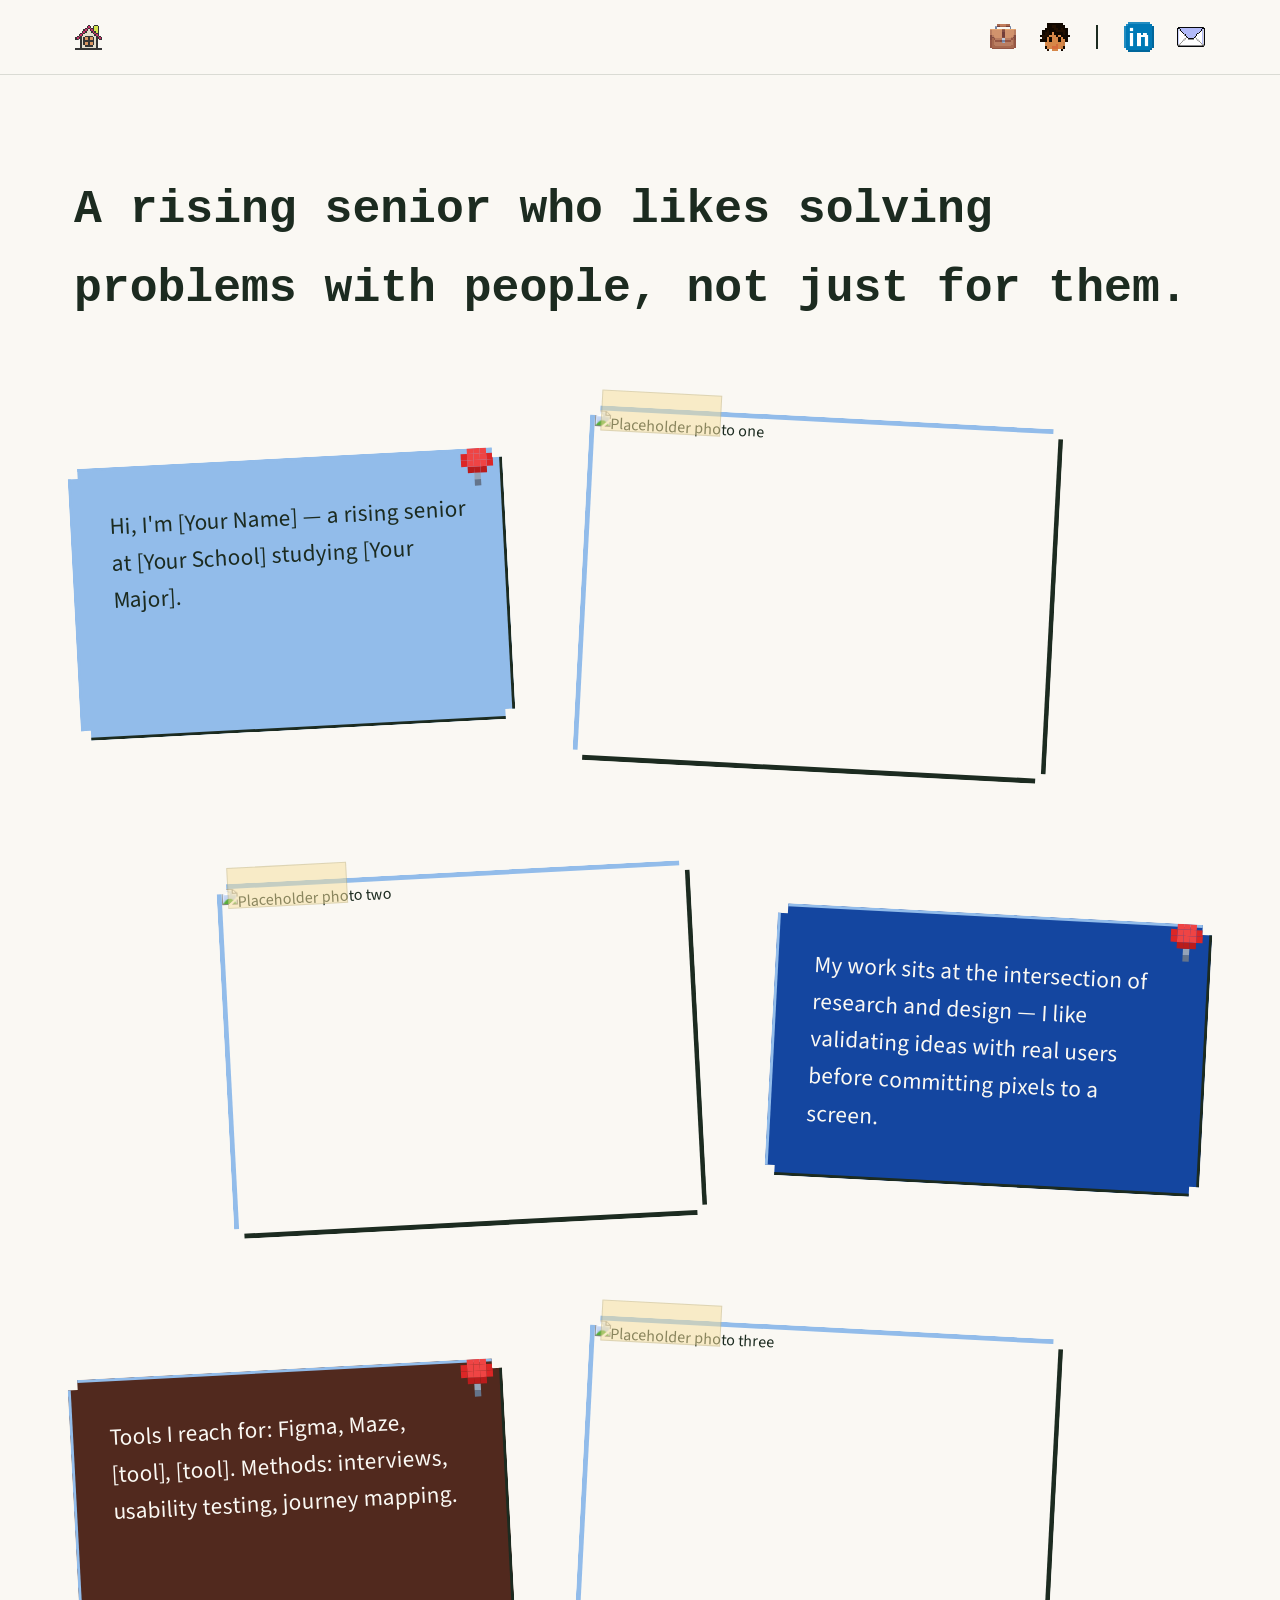
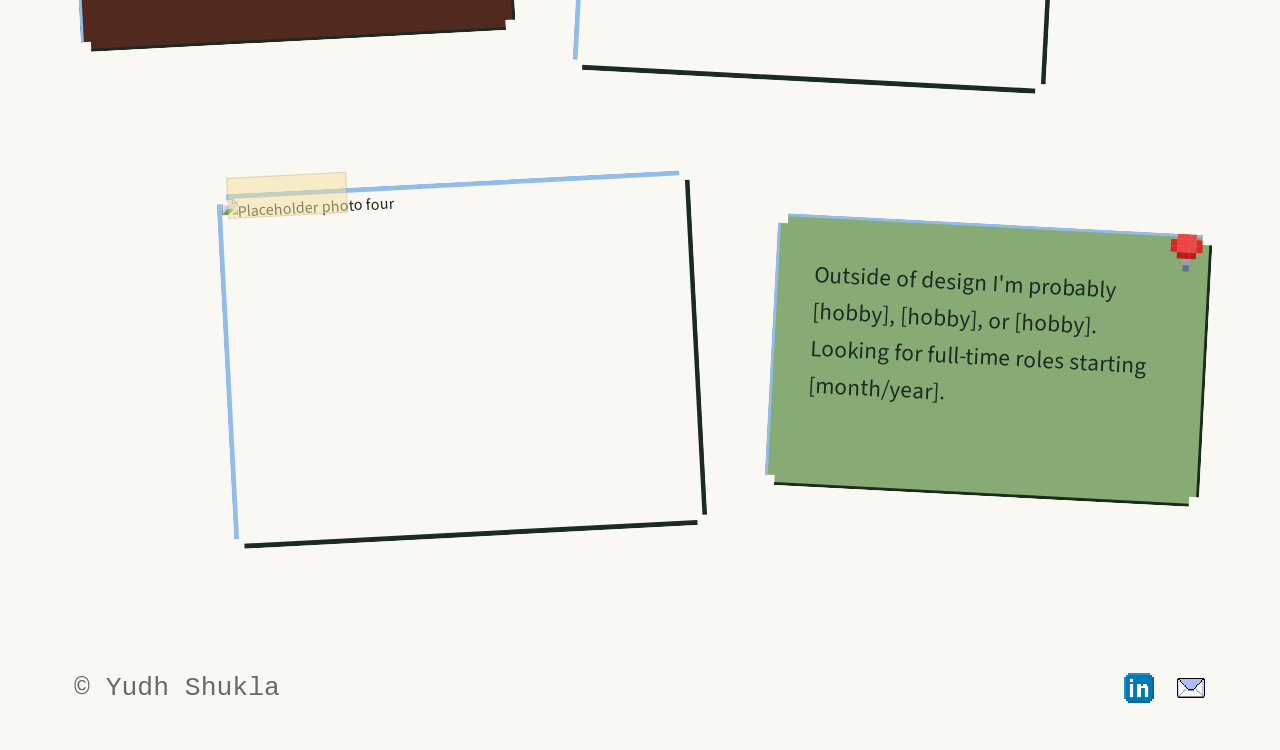
==== commit f57c61af: "finishing theme changes" ====
--- a/about.html
+++ b/about.html
@@ -16,7 +16,7 @@
     <div class="wrap">
       <a href="index.html" class="icon-scale" aria-label="Home">
         <img src="assets/home.png" alt="" class="scale-icon" />
-        <span class="icon-tip">Yudh Shukla</span>
+        <span class="icon-tip">Home</span>
       </a>
       <div class="nav-icons">
         <a href="index.html#work" class="icon-scale" aria-label="Work">
@@ -27,6 +27,7 @@
           <img src="assets/about.png" alt="" class="scale-icon" />
           <span class="icon-tip">About</span>
         </a>
+        <span class="nav-divider" aria-hidden="true"></span>
         <a href="https://www.linkedin.com/in/yudh-s-640b71319/" target="_blank" rel="noopener" aria-label="LinkedIn" class="icon-scale">
           <img src="assets/linkedin.png" alt="" class="scale-icon" />
           <span class="icon-tip">LinkedIn</span>
@@ -41,7 +42,6 @@
 
   <header class="about-header">
     <div class="wrap">
-      <p class="section-label">About</p>
       <h1>A rising senior who likes solving problems with people, not just for them.</h1>
     </div>
   </header>
--- a/css/style.css
+++ b/css/style.css
@@ -1,7 +1,15 @@
 /* ---------- Reset ---------- */
 * { margin: 0; padding: 0; box-sizing: border-box; }
 
-html { scroll-behavior: smooth; font-size: 18px; }
+/* overflow-x guard: several entrance animations (post-its, photos,
+   the pushpin) scale elements above 100% before they settle into
+   view. getBoundingClientRect()/scroll-overflow reflects the
+   post-transform visual size, so a scaled-up element can briefly be
+   wider than the viewport on narrower screens and trigger horizontal
+   scroll. This clips that without affecting normal vertical scroll. */
+html, body { overflow-x: hidden; }
+
+html { scroll-behavior: smooth; font-size: 16px; }
 
 body {
   font-family: 'Source Sans 3', -apple-system, BlinkMacSystemFont, 'Segoe UI', sans-serif;
@@ -41,14 +49,18 @@
   );
 }
 
-/* ---------- Tokens ---------- */
+/* ---------- Tokens ----------
+   Palette: darkest green + off-white, plus blue/olive/brown/babyblue.
+   --ink-soft is a translucent tint of --ink (same hue, softened for
+   secondary text), not an extra color. */
 :root {
   --bg: #faf8f3;
-  --bg-alt: #eef0e7;
   --ink: #1c2b20;
-  --ink-soft: #5c6b5f;
-  --accent: #2f5233;
-  --accent-soft: #4f7355;
+  --ink-soft: rgba(28, 43, 32, 0.68);
+  --blue: #1446a0;
+  --olive: #88ab75;
+  --brown: #51291e;
+  --babyblue: #92bcea;
   --line: rgba(28, 43, 32, 0.14);
   --pad: clamp(20px, 5vw, 72px);
   --text-lead: clamp(1.3rem, 2.4vw, 1.65rem);
@@ -60,7 +72,7 @@
 /* ---------- Layout ---------- */
 .wrap {
   width: 100%;
-  max-width: 1440px;
+  max-width: 1260px;
   margin: 0 auto;
   padding: 0 var(--pad);
 }
@@ -94,6 +106,14 @@
   gap: 22px;
 }
 
+.nav-divider {
+  display: inline-block;
+  width: 2px;
+  height: 24px;
+  background: var(--ink);
+  margin: 0 4px;
+}
+
 .icon-scale {
   position: relative;
   display: flex;
@@ -116,9 +136,9 @@
 
 .icon-tip {
   position: absolute;
-  bottom: calc(100% + 12px);
+  top: calc(100% + 12px);
   left: 50%;
-  transform: translateX(-50%) translateY(4px);
+  transform: translateX(-50%) translateY(-4px);
   background: var(--ink);
   color: var(--bg);
   font-family: 'Cousine', 'Courier New', monospace;
@@ -126,7 +146,7 @@
   white-space: nowrap;
   padding: 5px 9px;
   border: 2px solid var(--ink);
-  clip-path: polygon(0 4px, 4px 4px, 4px 0, calc(100% - 4px) 0, calc(100% - 4px) 4px, 100% 4px, 100% 100%, 0 100%);
+  clip-path: polygon(0 0, 100% 0, 100% calc(100% - 4px), calc(100% - 4px) calc(100% - 4px), calc(100% - 4px) 100%, 4px 100%, 4px calc(100% - 4px), 0 calc(100% - 4px));
   opacity: 0;
   pointer-events: none;
   transition: opacity 0.12s ease, transform 0.12s ease;
@@ -191,21 +211,15 @@
   font-size: 0.95rem;
   font-weight: 400;
   color: var(--ink);
-  background: #cfe3bb;
+  background: var(--olive);
   border: 3px solid var(--ink);
   padding: 14px 30px;
-  filter: drop-shadow(5px 5px 0 var(--ink));
-  transition: transform 0.15s ease, filter 0.15s ease;
+  transition: transform 0.15s ease;
 }
 
 .btn-block:hover,
 .btn-block:focus-visible {
   transform: scale(1.06);
-}
-
-.btn-block:active {
-  transform: translate(3px, 3px);
-  filter: drop-shadow(2px 2px 0 var(--ink));
 }
 
 .hero .image-frame {
@@ -219,7 +233,7 @@
   left: 16px;
   right: -16px;
   bottom: -16px;
-  background: var(--accent-soft);
+  background: var(--ink);
   z-index: 0;
 }
 
@@ -230,8 +244,7 @@
   aspect-ratio: 4 / 3;
   overflow: hidden;
   border: 4px solid var(--ink);
-  background: var(--bg-alt);
-  filter: drop-shadow(5px 5px 0 var(--ink));
+  background: rgba(136, 171, 117, 0.18);
 }
 
 .hero .image-frame .thumb img {
@@ -240,13 +253,76 @@
   object-fit: cover;
 }
 
+/* Speech bubble that pops out of the hero image once the typing
+   intro finishes (JS adds .show ~2s after the lead line completes).
+   The overshoot easing does the "pops a bit big, settles to normal
+   size" motion on its own — no keyframes needed.
+
+   Split into an outer (unclipped) wrapper and an inner notched box:
+   the notch's clip-path clips anything positioned outside its own
+   box, including pseudo-elements, so the tail lives on the outer
+   element instead of getting cut off by the inner box's clip-path. */
+.hero-bubble {
+  position: absolute;
+  top: -28px;
+  right: -40px;
+  z-index: 3;
+  opacity: 0;
+  transform: scale(0.2);
+  transform-origin: bottom left;
+  transition: opacity 0.25s ease, transform 0.45s cubic-bezier(0.34, 1.56, 0.64, 1);
+  pointer-events: none;
+}
+
+.hero-bubble.show {
+  opacity: 1;
+  transform: scale(1);
+}
+
+.hero-bubble-box {
+  --notch: 6px;
+  max-width: 220px;
+  background: var(--bg);
+  color: var(--ink);
+  border: 3px solid var(--ink);
+  padding: 12px 16px;
+  font-family: 'Cousine', 'Courier New', monospace;
+  font-size: 0.85rem;
+  line-height: 1.4;
+}
+
+.hero-bubble::after {
+  content: "";
+  position: absolute;
+  bottom: -15px;
+  left: 26px;
+  width: 0;
+  height: 0;
+  border-left: 10px solid transparent;
+  border-right: 10px solid transparent;
+  border-top: 15px solid var(--ink);
+}
+
+.hero-bubble::before {
+  content: "";
+  position: absolute;
+  bottom: -9px;
+  left: 29px;
+  width: 0;
+  height: 0;
+  border-left: 7px solid transparent;
+  border-right: 7px solid transparent;
+  border-top: 9px solid var(--bg);
+  z-index: 1;
+}
+
 /* ---------- Section headings ---------- */
 .section-label {
   font-family: 'Cousine', 'Courier New', monospace;
   font-size: 0.85rem;
   text-transform: uppercase;
   letter-spacing: 0.08em;
-  color: var(--accent);
+  color: var(--blue);
   margin-bottom: 12px;
 }
 
@@ -277,29 +353,117 @@
   gap: 36px;
 }
 
+/* Cards slide/fade in in blocky steps instead of just appearing.
+   Deliberately opacity + transform, not clip-path — the card inside
+   already has its own clip-path (the notched pixel-frame corners),
+   and stacking a second clip-path on the wrapper risked the whole
+   card staying invisible if the two didn't compose cleanly. */
+.card-reveal {
+  position: relative;
+  opacity: 0;
+  transform: translateX(-28px);
+  transition: opacity 0.3s steps(6, end), transform 0.3s steps(6, end);
+}
+
+.card-reveal.in-view {
+  opacity: 1;
+  transform: translateX(0);
+}
+
+/* Pixel selection arrows flanking a card on hover/focus, like a
+   game menu cursor pointing at the selected item */
+.card-arrow {
+  position: absolute;
+  top: 50%;
+  width: 12px;
+  height: 16px;
+  background: var(--ink);
+  opacity: 0;
+  pointer-events: none;
+  transition: opacity 0.2s ease;
+}
+
+.card-arrow-left {
+  left: -18px;
+  transform: translateY(-50%) scale(1);
+  clip-path: polygon(
+    0 0%, 25% 0%, 25% 12.5%, 50% 12.5%, 50% 25%, 75% 25%, 75% 37.5%, 100% 37.5%,
+    100% 62.5%, 75% 62.5%, 75% 75%, 50% 75%, 50% 87.5%, 25% 87.5%, 25% 100%, 0 100%
+  );
+}
+
+.card-arrow-right {
+  right: -18px;
+  transform: translateY(-50%) scaleX(-1) scale(1);
+  clip-path: polygon(
+    0 0%, 25% 0%, 25% 12.5%, 50% 12.5%, 50% 25%, 75% 25%, 75% 37.5%, 100% 37.5%,
+    100% 62.5%, 75% 62.5%, 75% 75%, 50% 75%, 50% 87.5%, 25% 87.5%, 25% 100%, 0 100%
+  );
+}
+
+.card-reveal:hover .card-arrow-left,
+.card-reveal:focus-within .card-arrow-left {
+  opacity: 1;
+  animation: arrow-pulse-left 0.8s ease-in-out infinite;
+}
+
+.card-reveal:hover .card-arrow-right,
+.card-reveal:focus-within .card-arrow-right {
+  opacity: 1;
+  animation: arrow-pulse-right 0.8s ease-in-out infinite;
+}
+
+@keyframes arrow-pulse-left {
+  0%, 100% { transform: translateY(-50%) scale(1); }
+  50% { transform: translateY(-50%) scale(1.3); }
+}
+
+@keyframes arrow-pulse-right {
+  0%, 100% { transform: translateY(-50%) scaleX(-1) scale(1); }
+  50% { transform: translateY(-50%) scaleX(-1) scale(1.3); }
+}
+
 .project-card {
   --notch: 10px;
   position: relative;
   padding: 36px;
-  background: var(--bg);
-  border: 4px solid var(--ink);
-  filter: drop-shadow(6px 6px 0 var(--ink));
-  transition: transform 0.2s ease, filter 0.2s ease;
-}
+  background: var(--olive);
+  border-style: solid;
+  border-width: 4px;
+  border-top-color: var(--babyblue);
+  border-left-color: var(--babyblue);
+  border-right-color: var(--ink);
+  border-bottom-color: var(--ink);
+  transition: transform 0.2s ease;
+}
+
+/* Each card takes one of the four palette colors at full strength
+   instead of a faint tint — heading flips to off-white on the three
+   dark ones so it stays legible; the bevel border stays consistent
+   across all four (babyblue highlight, ink shadow edge). */
+.projects-grid .card-reveal:nth-child(4n+1) .project-card { background: var(--babyblue); }
+.projects-grid .card-reveal:nth-child(4n+1) .project-card h3 { color: var(--ink); }
+
+.projects-grid .card-reveal:nth-child(4n+2) .project-card { background: var(--brown); }
+.projects-grid .card-reveal:nth-child(4n+2) .project-card h3 { color: var(--bg); }
+
+.projects-grid .card-reveal:nth-child(4n+3) .project-card { background: var(--olive); }
+.projects-grid .card-reveal:nth-child(4n+3) .project-card h3 { color: var(--ink); }
+
+.projects-grid .card-reveal:nth-child(4n+4) .project-card { background: var(--blue); }
+.projects-grid .card-reveal:nth-child(4n+4) .project-card h3 { color: var(--bg); }
 
 .project-card:hover {
   transform: translateY(-4px);
-  filter: drop-shadow(8px 10px 0 var(--ink));
 }
 
 .project-card .thumb {
   --notch: 10px;
   position: relative;
   aspect-ratio: 4 / 3;
-  background: var(--bg-alt);
+  background: rgba(136, 171, 117, 0.18);
   overflow: hidden;
   border: 4px solid var(--ink);
-  filter: drop-shadow(5px 5px 0 var(--ink));
   margin-bottom: 24px;
 }
 
@@ -310,20 +474,21 @@
 }
 
 /* Dialogue box: rises from the bottom of the image, covers only a
-   portion of it, types out the summary like the hero intro */
+   portion of it, types out the summary like the hero intro. A blinking
+   "more text" triangle reads as a game text box rather than a plain panel. */
 .project-card .dialogue-box {
-  --notch: 8px;
+  --notch: 6px;
   position: absolute;
   left: 10px;
   right: 10px;
   bottom: 10px;
-  height: 46%;
+  height: 30%;
   box-sizing: border-box;
   display: flex;
   align-items: center;
-  background: var(--ink);
-  border: 3px solid var(--bg);
-  padding: 10px 16px;
+  background: var(--bg);
+  border: 3px solid var(--ink);
+  padding: 7px 14px;
   transform: translateY(120%);
   transition: transform 0.35s cubic-bezier(.65,.05,.36,1);
   z-index: 2;
@@ -334,40 +499,63 @@
   transform: translateY(0);
 }
 
+.project-card .dialogue-box::after {
+  content: "";
+  position: absolute;
+  right: 10px;
+  bottom: 7px;
+  width: 0;
+  height: 0;
+  border-left: 5px solid transparent;
+  border-right: 5px solid transparent;
+  border-top: 6px solid var(--ink);
+  animation: blink 1s steps(1) infinite;
+}
+
 .project-card .dialogue-box p {
-  color: var(--bg);
-  font-family: 'Cousine', 'Courier New', monospace;
-  font-size: 0.82rem;
-  line-height: 1.45;
-}
-
-.project-card .index {
-  display: inline-block;
-  font-family: 'Cousine', 'Courier New', monospace;
-  font-weight: 700;
-  font-size: 0.85rem;
-  color: var(--bg);
-  background: var(--accent);
-  border: 2px solid var(--ink);
-  padding: 3px 10px;
-  margin-bottom: 12px;
+  color: var(--ink);
+  font-family: 'Cousine', 'Courier New', monospace;
+  font-size: 0.72rem;
+  line-height: 1.4;
+  padding-right: 14px;
 }
 
 .project-card h3 {
   font-size: 1.4rem;
   font-weight: 700;
   margin-bottom: 10px;
+  color: var(--ink);
 }
 
 .project-card .tags {
+  display: flex;
+  flex-wrap: wrap;
+  gap: 8px;
+}
+
+.project-card .tag {
   display: inline-block;
   font-family: 'Cousine', 'Courier New', monospace;
   font-size: 0.78rem;
-  color: var(--ink);
-  background: var(--bg-alt);
-  border: 2px solid var(--accent);
-  padding: 3px 10px;
-}
+  color: var(--bg);
+  padding: 4px 11px 3px;
+  border-style: solid;
+  border-width: 2px;
+  border-top-color: var(--babyblue);
+  border-left-color: var(--babyblue);
+  border-right-color: var(--ink);
+  border-bottom-color: var(--ink);
+  clip-path: polygon(
+    0 3px, 3px 3px, 3px 0,
+    calc(100% - 3px) 0, calc(100% - 3px) 3px, 100% 3px,
+    100% calc(100% - 3px), calc(100% - 3px) calc(100% - 3px), calc(100% - 3px) 100%,
+    3px 100%, 3px calc(100% - 3px), 0 calc(100% - 3px)
+  );
+}
+
+.project-card .tag-green { background: var(--ink); }
+.project-card .tag-blue { background: var(--blue); }
+.project-card .tag-brown { background: var(--brown); }
 
 /* ---------- About page ---------- */
 .about-header { padding-top: 96px; padding-bottom: 64px; }
@@ -375,7 +563,7 @@
 .about-header h1 {
   font-size: clamp(2.1rem, 4vw, 2.9rem);
   font-weight: 700;
-  max-width: 20ch;
+  max-width: 40ch;
   margin-bottom: 24px;
 }
 
@@ -400,15 +588,39 @@
   width: clamp(298px, 36vw, 435px);
   min-height: 272px;
   padding: 38px 36px;
-  background: #cfe3bb;
+  background: var(--olive);
   color: var(--ink);
-  border: 3px solid var(--ink);
-  filter: drop-shadow(6px 6px 0 var(--ink));
+  border-style: solid;
+  border-width: 3px;
+  border-top-color: var(--babyblue);
+  border-left-color: var(--babyblue);
+  border-right-color: var(--ink);
+  border-bottom-color: var(--ink);
+  clip-path: polygon(
+    0 var(--notch), var(--notch) var(--notch), var(--notch) 0,
+    calc(100% - var(--notch)) 0, calc(100% - var(--notch)) var(--notch), 100% var(--notch),
+    100% calc(100% - var(--notch)), calc(100% - var(--notch)) calc(100% - var(--notch)), calc(100% - var(--notch)) 100%,
+    var(--notch) 100%, var(--notch) calc(100% - var(--notch)), 0 calc(100% - var(--notch))
+  );
   --tilt: -3deg;
-  transform: rotate(var(--tilt));
+  opacity: 0;
+  transform: scale(1.35) rotate(var(--tilt));
+  transition: opacity 0.3s ease, transform 0.45s cubic-bezier(0.34, 1.56, 0.64, 1);
 }
 
 .postit-row:nth-child(even) .postit { --tilt: 3deg; }
+
+.postit-row.in-view .postit {
+  opacity: 1;
+  transform: scale(1) rotate(var(--tilt));
+}
+
+/* Each note takes one of the four palette colors at full strength,
+   with off-white text/border on the three darker ones for contrast */
+.postit-row:nth-child(4n+1) .postit { background: var(--babyblue); color: var(--ink); }
+.postit-row:nth-child(4n+2) .postit { background: var(--blue); color: var(--bg); }
+.postit-row:nth-child(4n+3) .postit { background: var(--brown); color: var(--bg); }
+.postit-row:nth-child(4n+4) .postit { background: var(--olive); color: var(--ink); }
 
 .postit-row .postit p {
   font-size: 1.45rem;
@@ -426,10 +638,8 @@
   opacity: 0;
   transform-origin: 0% 0%;
   transform: translate(26px, -26px) scale(1.84);
-  filter: drop-shadow(0 6px 5px rgba(0, 0, 0, 0.2));
-  transition: transform 0.5s cubic-bezier(0.34, 1.56, 0.64, 1),
-              filter 0.4s ease,
-              opacity 0.5s ease;
+  transition: transform 0.5s cubic-bezier(0.34, 1.56, 0.64, 1) 0.15s,
+              opacity 0.5s ease 0.15s;
 }
 
 .pixel-pushpin::before {
@@ -452,24 +662,42 @@
 .postit-row.in-view .pixel-pushpin {
   opacity: 1;
   transform: translate(0, 0) scale(1.6);
-  filter: drop-shadow(1px 2px 2px rgba(0, 0, 0, 0.35));
 }
 
 .postit-row .slant-img-wrap {
   position: relative;
   flex: 0 0 auto;
   width: clamp(288px, 37vw, 535px);
-  transform: rotate(3deg);
-}
-
-.postit-row:nth-child(even) .slant-img-wrap { transform: rotate(-3deg); }
+  --img-tilt: 3deg;
+  opacity: 0;
+  transform: scale(1.3) rotate(var(--img-tilt));
+  transition: opacity 0.3s ease, transform 0.45s cubic-bezier(0.34, 1.56, 0.64, 1);
+}
+
+.postit-row:nth-child(even) .slant-img-wrap { --img-tilt: -3deg; }
+
+.postit-row.in-view .slant-img-wrap {
+  opacity: 1;
+  transform: scale(1) rotate(var(--img-tilt));
+}
 
 .postit-row .slant-img {
   --notch: 10px;
+  position: relative;
   aspect-ratio: 4 / 3;
   overflow: hidden;
-  border: 5px solid var(--ink);
-  filter: drop-shadow(6px 6px 0 var(--ink));
+  border-style: solid;
+  border-width: 5px;
+  border-top-color: var(--babyblue);
+  border-left-color: var(--babyblue);
+  border-right-color: var(--ink);
+  border-bottom-color: var(--ink);
+  clip-path: polygon(
+    0 var(--notch), var(--notch) var(--notch), var(--notch) 0,
+    calc(100% - var(--notch)) 0, calc(100% - var(--notch)) var(--notch), 100% var(--notch),
+    100% calc(100% - var(--notch)), calc(100% - var(--notch)) calc(100% - var(--notch)), calc(100% - var(--notch)) 100%,
+    var(--notch) 100%, var(--notch) calc(100% - var(--notch)), 0 calc(100% - var(--notch))
+  );
 }
 
 .postit-row .slant-img img {
@@ -487,11 +715,10 @@
   height: 41px;
   background: rgba(247, 224, 156, 0.5);
   border: 1px solid rgba(28, 43, 32, 0.12);
-  box-shadow: 0 3px 5px rgba(28, 43, 32, 0.18);
   transform-origin: left center;
   transform: scaleX(0);
   z-index: 2;
-  transition: transform 0.6s cubic-bezier(0.65, 0.05, 0.36, 1);
+  transition: transform 0.6s cubic-bezier(0.65, 0.05, 0.36, 1) 0.1s;
 }
 
 .postit-row.in-view .slant-img-wrap .tape { transform: scaleX(1); }
@@ -517,7 +744,7 @@
 .case-header .back {
   font-family: 'Cousine', 'Courier New', monospace;
   font-size: 0.9rem;
-  color: var(--accent);
+  color: var(--brown);
   margin-bottom: 32px;
   display: inline-block;
 }
@@ -549,7 +776,7 @@
   font-size: 0.8rem;
   text-transform: uppercase;
   letter-spacing: 0.06em;
-  color: var(--accent);
+  color: var(--brown);
   margin-bottom: 6px;
 }
 
@@ -579,11 +806,10 @@
 
 .case-body figure img {
   --notch: 10px;
-  background: var(--bg-alt);
+  background: rgba(136, 171, 117, 0.18);
   aspect-ratio: 16/9;
   object-fit: cover;
   border: 4px solid var(--ink);
-  filter: drop-shadow(5px 5px 0 var(--ink));
 }
 
 .case-body figcaption {
@@ -605,16 +831,19 @@
     gap: 32px;
   }
   .postit-row .postit,
-  .postit-row .slant-img-wrap,
-  .postit-row:nth-child(even) .postit,
-  .postit-row:nth-child(even) .slant-img-wrap {
-    transform: none;
+  .postit-row:nth-child(even) .postit {
+    --tilt: 0deg;
     width: 100%;
   }
+  .postit-row .slant-img-wrap,
+  .postit-row:nth-child(even) .slant-img-wrap {
+    --img-tilt: 0deg;
+    width: 100%;
+  }
 }
 
 @media (max-width: 600px) {
-  html { font-size: 16px; }
+  html { font-size: 15px; }
   section { padding: 56px 0; }
   .hero { padding-top: 72px; }
   .nav-icons { gap: 16px; }
